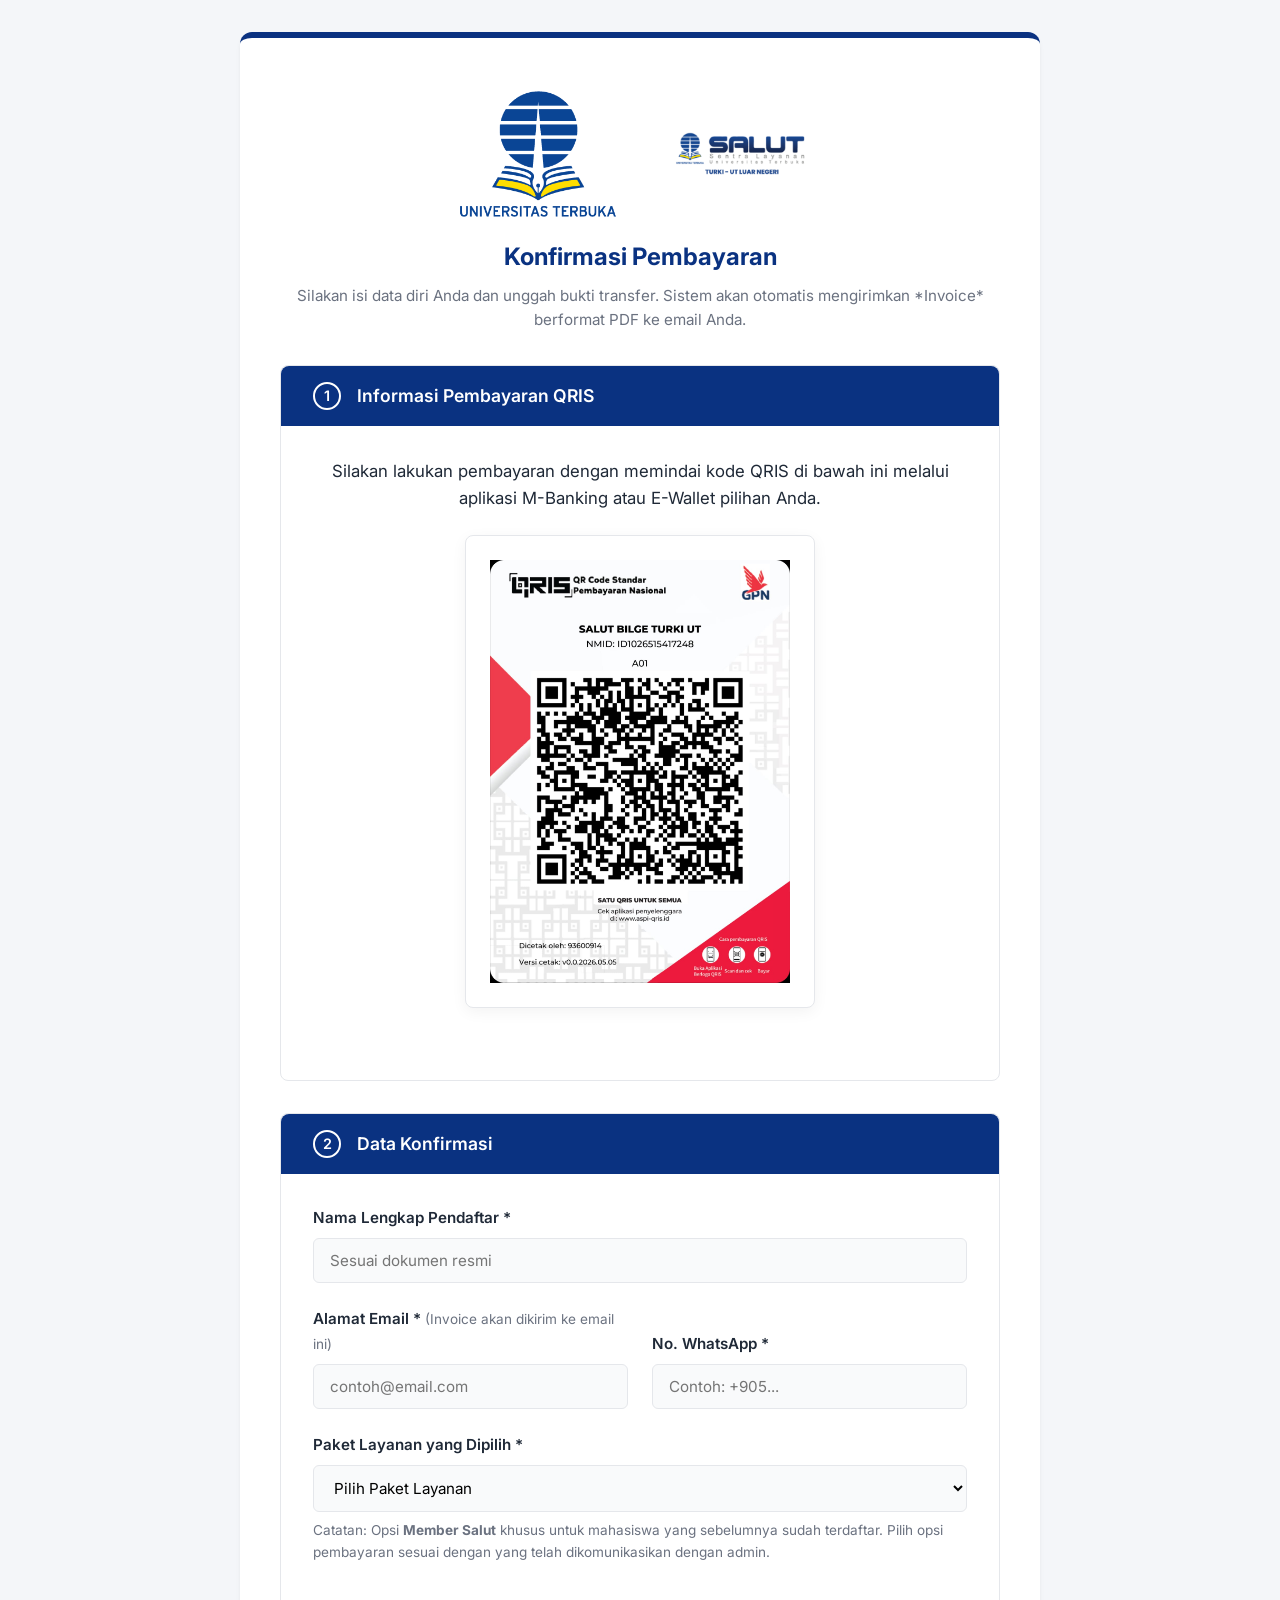
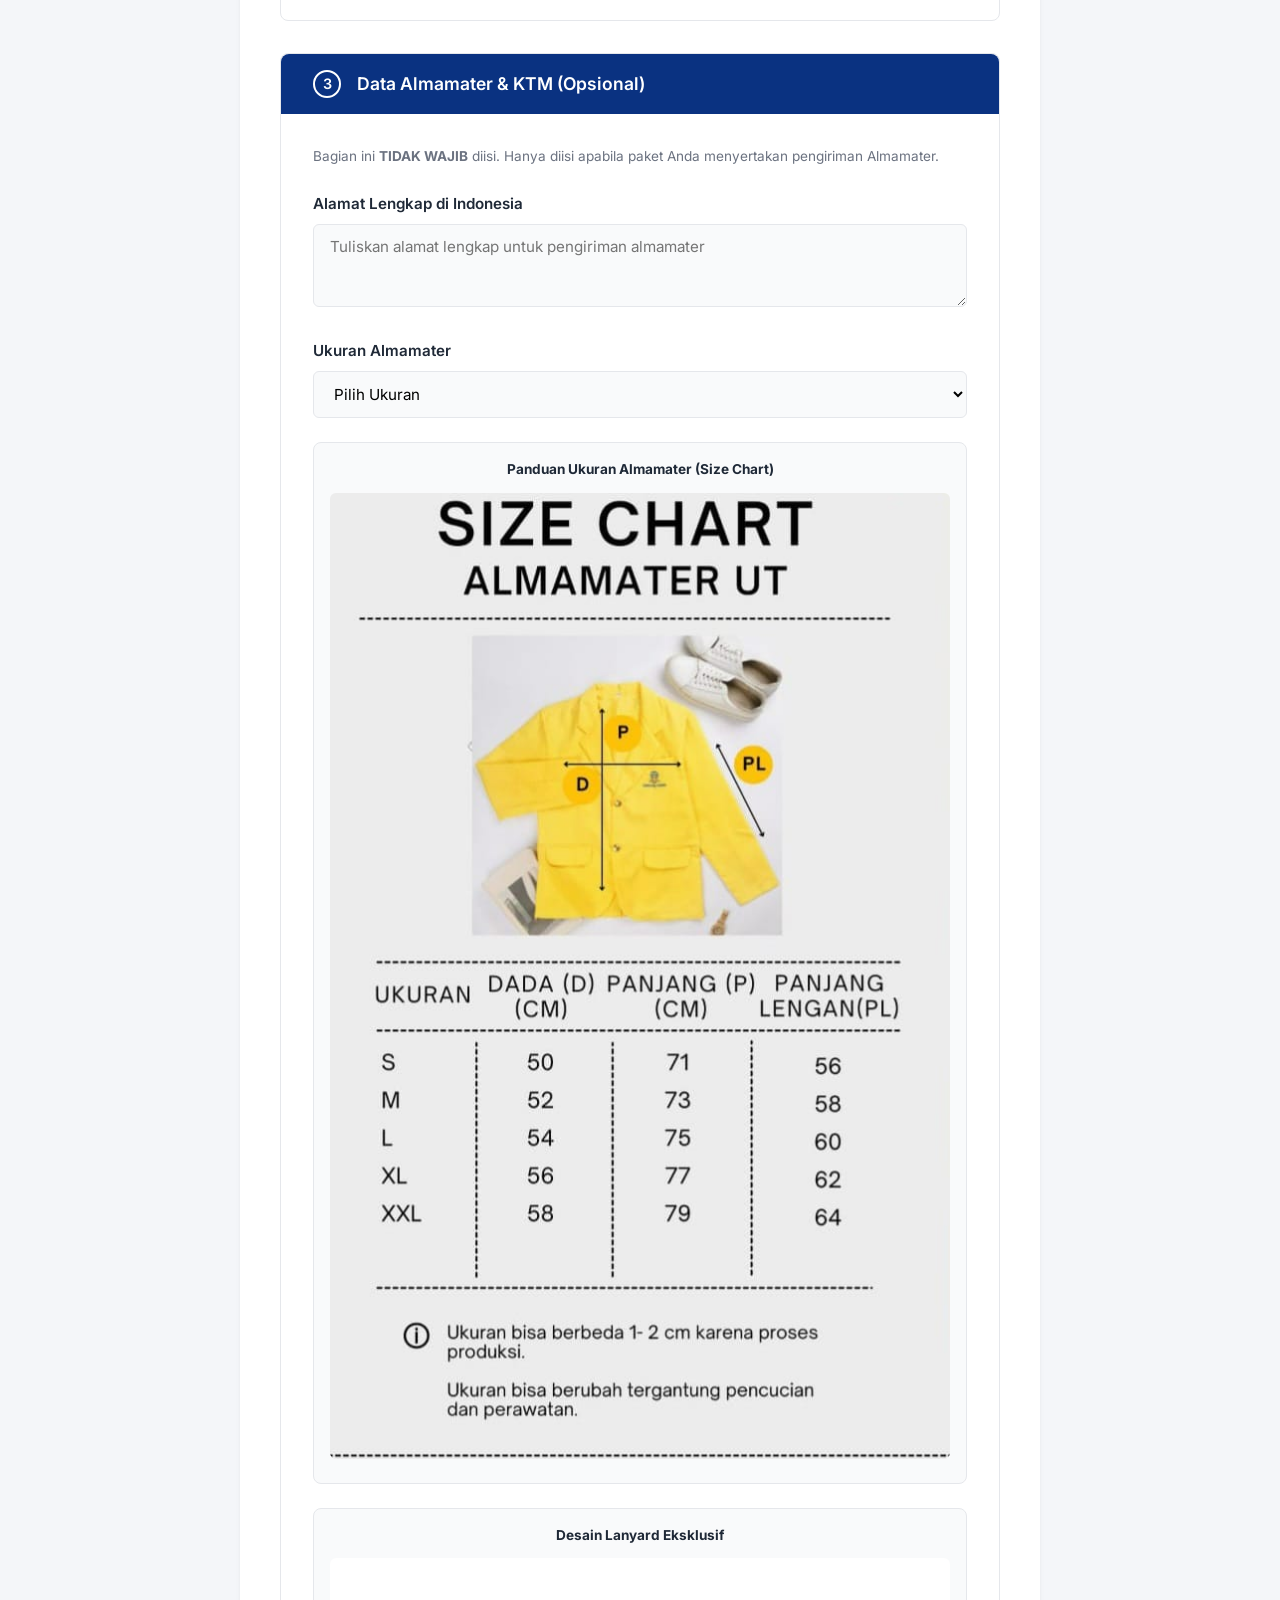
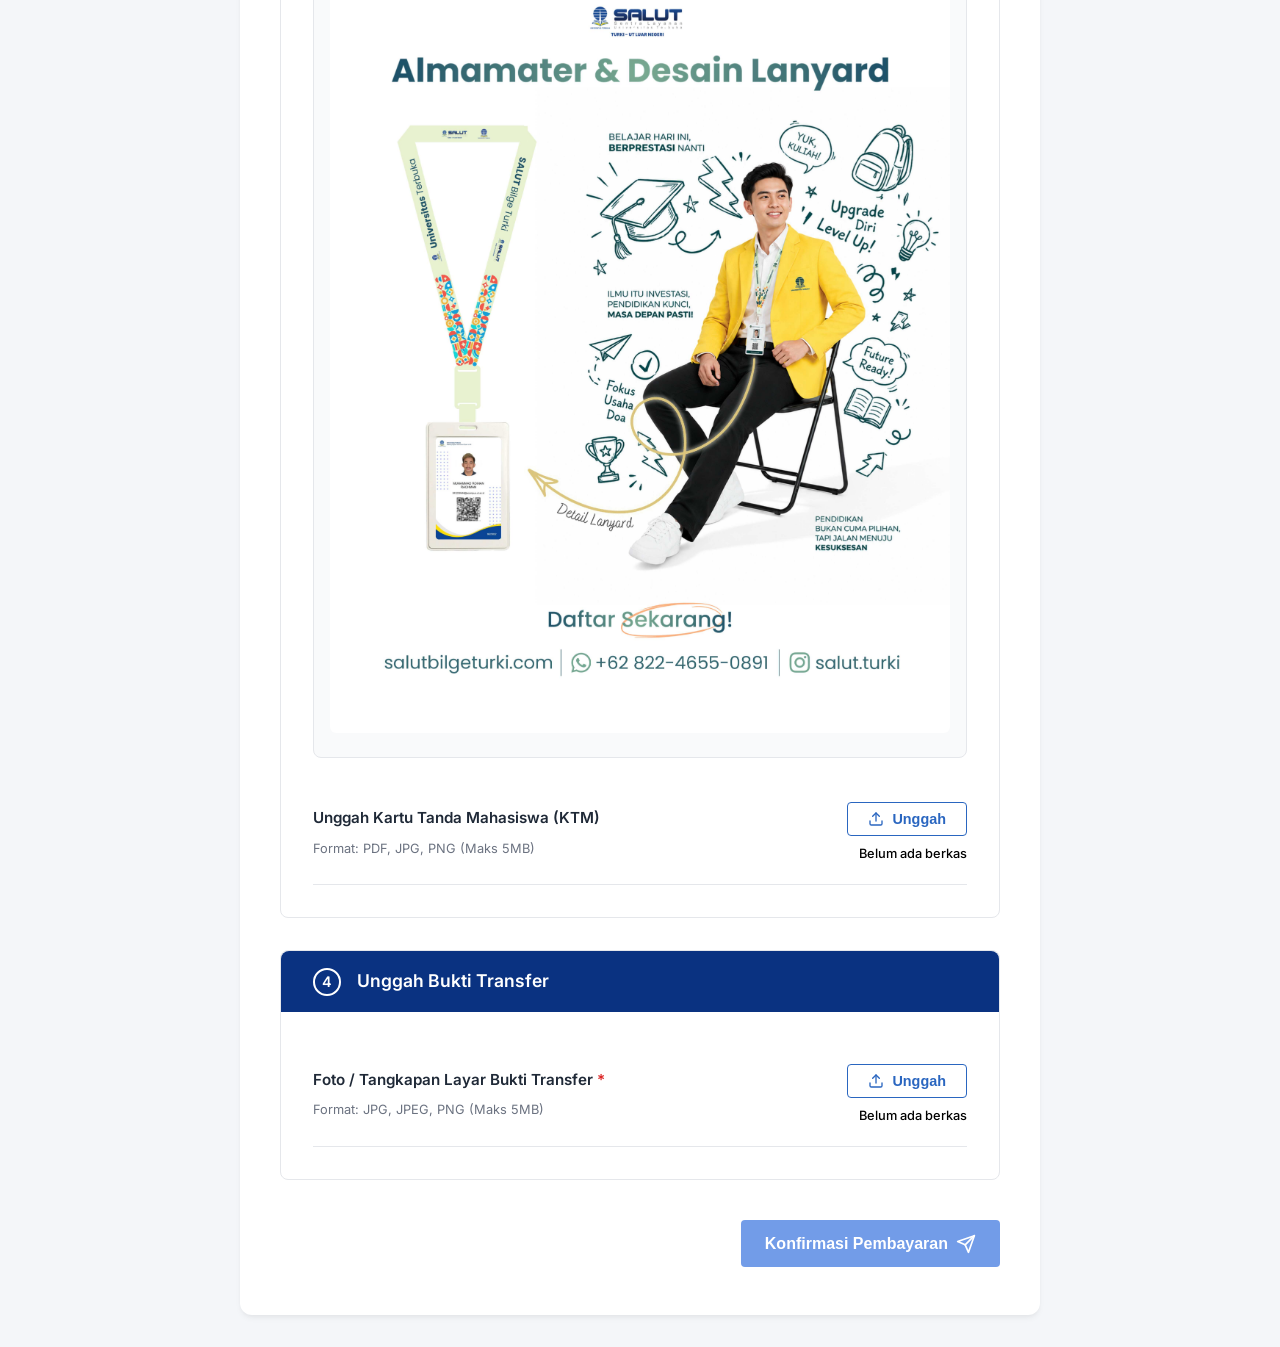
==== pembayaran/index.html @ 97313d7c "Add files via upload" ====
<!DOCTYPE html>
<html lang="id">
<head>
    <meta charset="UTF-8">
    <meta name="viewport" content="width=device-width, initial-scale=1.0">
    <title>Pembayaran & Konfirmasi - Salut Bilge Turki UT</title>
    <meta name="description" content="Formulir konfirmasi pembayaran layanan Salut Bilge Turki Universitas Terbuka.">
    <link href="https://fonts.googleapis.com/css2?family=Inter:wght@300;400;500;600;700&display=swap" rel="stylesheet">
    <link rel="stylesheet" href="styles.css">
</head>
<body>
    <div class="background-decor"></div>
    <div class="container">
        <header class="form-header" id="formHeader">
            <div class="logo-container">
                <img src="ut_logo.png" alt="Logo Universitas Terbuka" class="logo" id="headerLogoUT" onerror="this.src='https://via.placeholder.com/150x100.png?text=UT+LOGO'">
                <img src="salut_logo.png" alt="Logo Salut Turki" class="logo" id="headerLogoSalut" onerror="this.src='https://via.placeholder.com/250x100.png?text=SALUT+TURKI+LOGO'">
            </div>
            <h1 id="mainTitle">Konfirmasi Pembayaran</h1>
            <p id="mainSubtitle">Silakan isi data diri Anda dan unggah bukti transfer. Sistem akan otomatis mengirimkan *Invoice* berformat PDF ke email Anda.</p>
        </header>

        <form id="paymentForm" class="main-form">
            <!-- Informasi Pembayaran -->
            <section class="form-section payment-section">
                <div class="section-header">
                    <span class="section-number">1</span>
                    <h2>Informasi Pembayaran QRIS</h2>
                </div>
                
                <div class="payment-info">
                    <p class="payment-instructions">Silakan lakukan pembayaran dengan memindai kode QRIS di bawah ini melalui aplikasi M-Banking atau E-Wallet pilihan Anda.</p>
                    
                    <div class="qris-container">
                        <img src="qris.jpeg" alt="QRIS Pembayaran Salut Turki" class="qris-image" onerror="this.src='https://via.placeholder.com/300x400.png?text=QRIS+CODE+HERE'">
                    </div>
                </div>
            </section>

            <!-- Data Konfirmasi -->
            <section class="form-section">
                <div class="section-header">
                    <span class="section-number">2</span>
                    <h2>Data Konfirmasi</h2>
                </div>
                
                <div class="input-group">
                    <label for="namaLengkap">Nama Lengkap Pendaftar *</label>
                    <input type="text" id="namaLengkap" name="namaLengkap" placeholder="Sesuai dokumen resmi" required>
                </div>

                <div class="form-row">
                    <div class="input-group">
                        <label for="email">Alamat Email * <span class="help-text">(Invoice akan dikirim ke email ini)</span></label>
                        <input type="email" id="email" name="email" placeholder="contoh@email.com" required>
                    </div>
                    <div class="input-group">
                        <label for="noWA">No. WhatsApp *</label>
                        <input type="tel" id="noWA" name="noWA" placeholder="Contoh: +905..." required>
                    </div>
                </div>

                <div class="input-group">
                    <label for="layanan">Paket Layanan yang Dipilih *</label>
                    <select id="layanan" name="layanan" required>
                        <option value="" disabled selected>Pilih Paket Layanan</option>
                        <optgroup label="Paket Mahasiswa Baru">
                            <option value="Starter UT - IDR 329.000">Starter UT — IDR 329.000</option>
                            <option value="Starter UT ALL IN - IDR 2.729.000">Starter UT ALL IN — IDR 2.729.000</option>
                            <option value="Starter Plus - IDR 529.000 / semester">Starter Plus — IDR 529.000 / semester</option>
                            <option value="Starter Plus ALL IN - IDR 2.929.000">Starter Plus ALL IN — IDR 2.929.000</option>
                            <option value="Academic Support - IDR 729.000">Academic Support — IDR 729.000</option>
                            <option value="Academic Support ALL IN - IDR 3.129.000">Academic Support ALL IN — IDR 3.129.000</option>
                            <option value="Pasti Lulus - IDR 3.889.000 💎">Pasti Lulus — IDR 3.889.000 💎</option>
                        </optgroup>
                        <optgroup label="Khusus Mahasiswa Lama">
                            <option value="Member Salut - IDR 449.000">Member Salut — IDR 449.000</option>
                            <option value="Member Salut (Khusus) - IDR 599.000">Member Salut (Khusus) — IDR 599.000</option>
                        </optgroup>
                    </select>
                    <p class="help-text" style="margin-top: 0.5rem;">Catatan: Opsi <strong>Member Salut</strong> khusus untuk mahasiswa yang sebelumnya sudah terdaftar. Pilih opsi pembayaran sesuai dengan yang telah dikomunikasikan dengan admin.</p>
                </div>
            </section>
            
            <!-- Data Almamater -->
            <section class="form-section">
                <div class="section-header">
                    <span class="section-number">3</span>
                    <h2>Data Almamater & KTM (Opsional)</h2>
                </div>
                
                <p class="help-text" style="margin-bottom: 1.5rem;">Bagian ini <strong>TIDAK WAJIB</strong> diisi. Hanya diisi apabila paket Anda menyertakan pengiriman Almamater.</p>

                <div class="input-group">
                    <label for="alamatIndonesia">Alamat Lengkap di Indonesia</label>
                    <textarea id="alamatIndonesia" name="alamatIndonesia" rows="3" placeholder="Tuliskan alamat lengkap untuk pengiriman almamater"></textarea>
                </div>

                <div class="input-group">
                    <label for="ukuranAlmet">Ukuran Almamater</label>
                    <select id="ukuranAlmet" name="ukuranAlmet">
                        <option value="" disabled selected>Pilih Ukuran</option>
                        <option value="S">S</option>
                        <option value="M">M</option>
                        <option value="L">L</option>
                        <option value="XL">XL</option>
                        <option value="XXL">XXL</option>
                    </select>
                    
                    <div style="margin-top: 1.5rem; text-align: center; background-color: #F9FAFB; padding: 1rem; border-radius: 8px; border: 1px solid #E5E7EB;">
                        <p class="help-text" style="margin-bottom: 0.75rem; color: #1F2937;"><strong>Panduan Ukuran Almamater (Size Chart)</strong></p>
                        <img src="size_chart.jpeg" alt="Size Chart Almamater" style="max-width: 100%; height: auto; border-radius: 6px;" onerror="this.style.display='none'">
                    </div>

                    <div style="margin-top: 1.5rem; text-align: center; background-color: #F9FAFB; padding: 1rem; border-radius: 8px; border: 1px solid #E5E7EB;">
                        <p class="help-text" style="margin-bottom: 0.75rem; color: #1F2937;"><strong>Desain Lanyard Eksklusif</strong></p>
                        <img src="lanyard.jpg" alt="Desain Lanyard Salut Turki" style="max-width: 100%; height: auto; border-radius: 6px;" onerror="this.style.display='none'">
                    </div>
                </div>

                <div class="upload-item">
                    <div class="upload-item-info">
                        <label for="ktm">Unggah Kartu Tanda Mahasiswa (KTM)</label>
                        <span class="file-format">Format: PDF, JPG, PNG (Maks 5MB)</span>
                    </div>
                    <div class="upload-action">
                        <input type="file" id="ktm" name="ktm" accept="image/png, image/jpeg, image/jpg, application/pdf" class="file-input-hidden">
                        <button type="button" class="btn-upload" onclick="document.getElementById('ktm').click()">
                            <svg xmlns="http://www.w3.org/2000/svg" width="16" height="16" viewBox="0 0 24 24" fill="none" stroke="currentColor" stroke-width="2" stroke-linecap="round" stroke-linejoin="round"><path d="M21 15v4a2 2 0 0 1-2 2H5a2 2 0 0 1-2-2v-4"></path><polyline points="17 8 12 3 7 8"></polyline><line x1="12" y1="3" x2="12" y2="15"></line></svg>
                            Unggah
                        </button>
                        <span id="ktmName" class="file-chosen-text">Belum ada berkas</span>
                    </div>
                </div>
            </section>

            <!-- Bukti Transfer -->
            <section class="form-section">
                <div class="section-header">
                    <span class="section-number">4</span>
                    <h2>Unggah Bukti Transfer</h2>
                </div>

                <div class="upload-item">
                    <div class="upload-item-info">
                        <label for="buktiTransfer">Foto / Tangkapan Layar Bukti Transfer <span class="required-asterisk">*</span></label>
                        <span class="file-format">Format: JPG, JPEG, PNG (Maks 5MB)</span>
                    </div>
                    <div class="upload-action">
                        <input type="file" id="buktiTransfer" name="buktiTransfer" accept="image/png, image/jpeg, image/jpg" class="file-input-hidden">
                        <button type="button" class="btn-upload" onclick="document.getElementById('buktiTransfer').click()">
                            <svg xmlns="http://www.w3.org/2000/svg" width="16" height="16" viewBox="0 0 24 24" fill="none" stroke="currentColor" stroke-width="2" stroke-linecap="round" stroke-linejoin="round"><path d="M21 15v4a2 2 0 0 1-2 2H5a2 2 0 0 1-2-2v-4"></path><polyline points="17 8 12 3 7 8"></polyline><line x1="12" y1="3" x2="12" y2="15"></line></svg>
                            Unggah
                        </button>
                        <span id="buktiTransferName" class="file-chosen-text">Belum ada berkas</span>
                    </div>
                </div>
            </section>

            <div class="form-actions">
                <button type="submit" id="submitBtn" class="submit-btn">
                    <span>Konfirmasi Pembayaran</span>
                    <svg xmlns="http://www.w3.org/2000/svg" width="20" height="20" viewBox="0 0 24 24" fill="none" stroke="currentColor" stroke-width="2" stroke-linecap="round" stroke-linejoin="round"><line x1="22" y1="2" x2="11" y2="13"></line><polygon points="22 2 15 22 11 13 2 9 22 2"></polygon></svg>
                </button>
            </div>
            
            <div id="statusMessage" class="status-message hidden"></div>
        </form>

        <!-- Success Screen -->
        <div id="successScreen" class="success-screen hidden">
            <div class="success-icon">
                <svg xmlns="http://www.w3.org/2000/svg" width="64" height="64" viewBox="0 0 24 24" fill="none" stroke="currentColor" stroke-width="2" stroke-linecap="round" stroke-linejoin="round"><path d="M22 11.08V12a10 10 0 1 1-5.93-9.14"></path><polyline points="22 4 12 14.01 9 11.01"></polyline></svg>
            </div>
            <h2>Pembayaran Sedang Diproses</h2>
            <p class="success-primary-text">Terima kasih atas pembayaran Anda. Tim kami akan melakukan verifikasi terlebih dahulu.</p>
            
            <div class="privacy-notice">
                <svg xmlns="http://www.w3.org/2000/svg" width="24" height="24" viewBox="0 0 24 24" fill="none" stroke="currentColor" stroke-width="2" stroke-linecap="round" stroke-linejoin="round"><rect x="3" y="11" width="18" height="11" rx="2" ry="2"></rect><path d="M7 11V7a5 5 0 0 1 10 0v4"></path></svg>
                <p>Jika pembayaran telah terkonfirmasi, Invoice resmi akan dikirimkan ke email Anda atau admin kami akan menghubungi Anda via WhatsApp.</p>
            </div>

            <button type="button" class="btn-back-home" onclick="window.location.reload()">
                Selesai
            </button>
        </div>
    </div>

    <script src="script.js"></script>
</body>
</html>
---- pembayaran/styles.css ----
:root {
    /* Salut Brand Colors */
    --primary-blue: #0A3281;
    --secondary-blue: #2A66C0;
    --accent-yellow: #F7B519;
    --accent-yellow-hover: #E5A312;
    --bg-light: #F4F6F9;
    
    /* Neutral Colors */
    --text-main: #1F2937;
    --text-muted: #6B7280;
    --bg-main: #FFFFFF;
    --bg-card: #FFFFFF;
    --border-color: #E5E7EB;
    
    /* Layout */
    --radius-lg: 12px;
    --radius-md: 8px;
    --shadow-soft: 0 4px 6px -1px rgba(0, 0, 0, 0.05), 0 2px 4px -1px rgba(0, 0, 0, 0.03);
}

* {
    margin: 0;
    padding: 0;
    box-sizing: border-box;
}

body {
    font-family: 'Inter', -apple-system, BlinkMacSystemFont, sans-serif;
    background-color: var(--bg-light);
    color: var(--text-main);
    line-height: 1.6;
    min-height: 100vh;
    display: flex;
    justify-content: center;
    align-items: flex-start;
    padding: 2rem 1rem;
}

.container {
    background-color: var(--bg-card);
    max-width: 800px;
    width: 100%;
    border-radius: var(--radius-lg);
    box-shadow: var(--shadow-soft);
    padding: 3rem 2.5rem;
    border-top: 6px solid var(--primary-blue);
}

/* Header */
.form-header {
    text-align: center;
    margin-bottom: 2rem;
}

.logo-container {
    display: flex;
    justify-content: center;
    align-items: center;
    gap: 1.5rem;
    margin-bottom: 1rem;
}

.logo {
    max-width: 180px;
    height: auto;
    object-fit: contain;
}

.form-header h1 {
    font-size: 1.5rem;
    font-weight: 700;
    color: var(--primary-blue);
    margin-bottom: 0.5rem;
}

.form-header p {
    color: var(--text-muted);
    font-size: 0.95rem;
}

/* Sections */
.form-section {
    background: #FFFFFF;
    border: 1px solid var(--border-color);
    border-radius: var(--radius-md);
    padding: 2rem;
    margin-bottom: 2rem;
}

.section-header {
    display: flex;
    align-items: center;
    gap: 1rem;
    margin-bottom: 1.5rem;
    background-color: var(--primary-blue);
    margin: -2rem -2rem 2rem -2rem;
    padding: 1rem 2rem;
    border-radius: var(--radius-md) var(--radius-md) 0 0;
    color: white;
}

.section-number {
    border: 2px solid white;
    color: white;
    width: 28px;
    height: 28px;
    display: flex;
    align-items: center;
    justify-content: center;
    border-radius: 50%;
    font-weight: 600;
    font-size: 0.9rem;
}

.section-header h2 {
    font-size: 1.1rem;
    font-weight: 600;
}

/* Form Controls */
.form-row {
    display: flex;
    gap: 1.5rem;
    align-items: flex-end;
}

.form-row .input-group {
    flex: 1;
}

.input-group {
    margin-bottom: 1.5rem;
}

.input-group label {
    display: block;
    font-size: 0.95rem;
    font-weight: 600;
    margin-bottom: 0.5rem;
    color: var(--text-main);
}

.help-text {
    font-weight: 400;
    color: var(--text-muted);
    font-size: 0.85rem;
}

.help-text-link {
    font-size: 0.85rem;
    margin-bottom: 0.5rem;
    color: var(--text-muted);
}

.help-text-link a {
    color: var(--secondary-blue);
    text-decoration: none;
    font-weight: 500;
}

.help-text-link a:hover {
    text-decoration: underline;
}

input[type="text"],
input[type="email"],
input[type="tel"],
input[type="date"],
select,
textarea {
    width: 100%;
    padding: 0.75rem 1rem;
    border: 1px solid var(--border-color);
    border-radius: 6px;
    font-family: inherit;
    font-size: 0.95rem;
    background-color: #F9FAFB;
    transition: all 0.2s ease;
}

input:focus, select:focus, textarea:focus {
    outline: none;
    border-color: var(--secondary-blue);
    background-color: #FFFFFF;
    box-shadow: 0 0 0 3px rgba(42, 102, 192, 0.1);
}

.radio-group {
    display: flex;
    gap: 1.5rem;
    padding: 0.5rem 0;
}

.radio-label {
    display: flex;
    align-items: center;
    gap: 0.5rem;
    font-weight: 400;
    cursor: pointer;
}

/* Upload Section */
.upload-section-container {
    background-color: #F9FAFB;
}

.rules-box {
    display: flex;
    flex-wrap: wrap;
    gap: 1.5rem;
    background-color: #E5E7EB;
    padding: 1.5rem;
    border-radius: var(--radius-md);
    margin-bottom: 2rem;
}

.rules-column {
    flex: 1;
    min-width: 250px;
}

.rules-column h3 {
    font-size: 0.95rem;
    color: var(--text-main);
    margin-bottom: 0.75rem;
    font-weight: 600;
}

.rules-column ul {
    list-style-type: disc;
    padding-left: 1.25rem;
    font-size: 0.85rem;
    color: var(--text-muted);
    line-height: 1.5;
}

.rules-column ul li {
    margin-bottom: 0.25rem;
}

.upload-item {
    display: flex;
    justify-content: space-between;
    align-items: center;
    padding: 1.25rem 0;
    border-bottom: 1px solid var(--border-color);
}

.upload-item-info {
    flex: 1;
}

.upload-item-info label {
    display: block;
    font-weight: 600;
    font-size: 0.95rem;
    margin-bottom: 0.25rem;
}

.required-asterisk {
    color: #DC2626;
}

.file-format {
    font-size: 0.8rem;
    color: var(--text-muted);
}

.upload-action {
    display: flex;
    flex-direction: column;
    align-items: flex-end;
    gap: 0.5rem;
    min-width: 150px;
}

.file-input-hidden {
    width: 0.1px;
    height: 0.1px;
    opacity: 0;
    overflow: hidden;
    position: absolute;
    z-index: -1;
}

.btn-upload {
    background-color: white;
    border: 1px solid var(--secondary-blue);
    color: var(--secondary-blue);
    padding: 0.5rem 1.25rem;
    border-radius: 4px;
    font-weight: 600;
    font-size: 0.9rem;
    cursor: pointer;
    display: flex;
    align-items: center;
    gap: 0.5rem;
    transition: all 0.2s ease;
}

.btn-upload:hover {
    background-color: rgba(42, 102, 192, 0.05);
}

.file-chosen-text {
    font-size: 0.8rem;
    color: #000;
    font-weight: 500;
    max-width: 150px;
    white-space: nowrap;
    overflow: hidden;
    text-overflow: ellipsis;
}

.upload-legend {
    display: flex;
    align-items: center;
    gap: 0.5rem;
    background-color: #E5E7EB;
    padding: 1rem;
    border-radius: var(--radius-md);
    margin-top: 1.5rem;
    font-size: 0.85rem;
    font-weight: 600;
}

.legend-dot {
    width: 12px;
    height: 12px;
    background-color: #000;
    border-radius: 2px;
}

/* Submit Button */
.form-actions {
    margin-top: 2.5rem;
    display: flex;
    justify-content: space-between;
    align-items: center;
}

.submit-btn {
    background-color: #729CE8; /* Using a softer blue like in the photo */
    color: white;
    border: none;
    padding: 0.85rem 1.5rem;
    font-size: 1rem;
    font-weight: 600;
    border-radius: 4px;
    cursor: pointer;
    display: flex;
    align-items: center;
    gap: 0.5rem;
    transition: all 0.2s ease;
    margin-left: auto; /* Push to right */
}

.submit-btn:hover {
    background-color: var(--secondary-blue);
}

.submit-btn:disabled {
    background-color: #E5E7EB;
    color: #9CA3AF;
    cursor: not-allowed;
}

/* Status Message */
.status-message {
    margin-top: 1.5rem;
    padding: 1rem;
    border-radius: var(--radius-md);
    text-align: center;
    font-size: 0.95rem;
    font-weight: 500;
}

.status-message.hidden {
    display: none;
}

.status-message.success {
    background-color: #DEF7EC;
    color: #03543F;
    border: 1px solid #31C48D;
}

.status-message.error {
    background-color: #FDE8E8;
    color: #9B1C1C;
    border: 1px solid #F05252;
}

/* Responsive */
@media (max-width: 640px) {
    .container {
        padding: 2rem 1.25rem;
    }
    
    .logo-container {
        flex-direction: row;
        gap: 1rem;
    }
    
    .logo {
        max-width: 110px;
    }
    
    .form-header h1 {
        font-size: 1.25rem;
    }
    
    .section-header {
        margin: -1.5rem -1.5rem 1.5rem -1.5rem;
        padding: 1rem 1.5rem;
    }

    .form-section {
        padding: 1.5rem;
    }
    
    .form-row {
        flex-direction: column;
        gap: 0;
    }
    
    .upload-item {
        flex-direction: column;
        align-items: flex-start;
        gap: 1rem;
    }
    
    .upload-action {
        align-items: flex-start;
    }
    
    .qris-image {
        width: 100%;
        max-width: 250px;
    }
}

/* Success Screen */
.success-screen {
    text-align: center;
    padding: 3rem 1rem;
    animation: fadeIn 0.5s ease-in-out;
}

.success-icon {
    color: #10B981;
    margin-bottom: 1.5rem;
    display: flex;
    justify-content: center;
}

.success-screen h2 {
    color: var(--primary-blue);
    font-size: 1.75rem;
    margin-bottom: 1rem;
    font-weight: 700;
}

.success-primary-text {
    font-size: 1.1rem;
    color: var(--text-main);
    margin-bottom: 2.5rem;
}

.privacy-notice {
    background-color: #F0FDF4;
    border: 1px solid #BBF7D0;
    padding: 1.5rem;
    border-radius: var(--radius-md);
    display: flex;
    gap: 1rem;
    text-align: left;
    margin-bottom: 2.5rem;
    color: #166534;
}

.privacy-notice svg {
    flex-shrink: 0;
    margin-top: 0.25rem;
}

.privacy-notice p {
    font-size: 0.95rem;
    line-height: 1.6;
}

.btn-back-home {
    background-color: var(--primary-blue);
    color: white;
    border: none;
    padding: 0.85rem 2.5rem;
    font-size: 1rem;
    font-weight: 600;
    border-radius: 4px;
    cursor: pointer;
    transition: all 0.2s ease;
}

.btn-back-home:hover {
    background-color: var(--secondary-blue);
}

.hidden {
    display: none !important;
}

@keyframes fadeIn {
    from { opacity: 0; transform: translateY(10px); }
    to { opacity: 1; transform: translateY(0); }
}

/* QRIS Styling */
.payment-info {
    text-align: center;
    margin-bottom: 2rem;
}

.payment-instructions {
    font-size: 1.05rem;
    color: var(--text-main);
    margin-bottom: 1.5rem;
    line-height: 1.6;
}

.qris-container {
    background: #fff;
    padding: 1.5rem;
    border-radius: var(--radius-md);
    box-shadow: 0 4px 15px rgba(0,0,0,0.05);
    display: inline-block;
    border: 1px solid var(--border-color);
}

.qris-image {
    max-width: 100%;
    height: auto;
    width: 300px;
    display: block;
    margin: 0 auto;
}
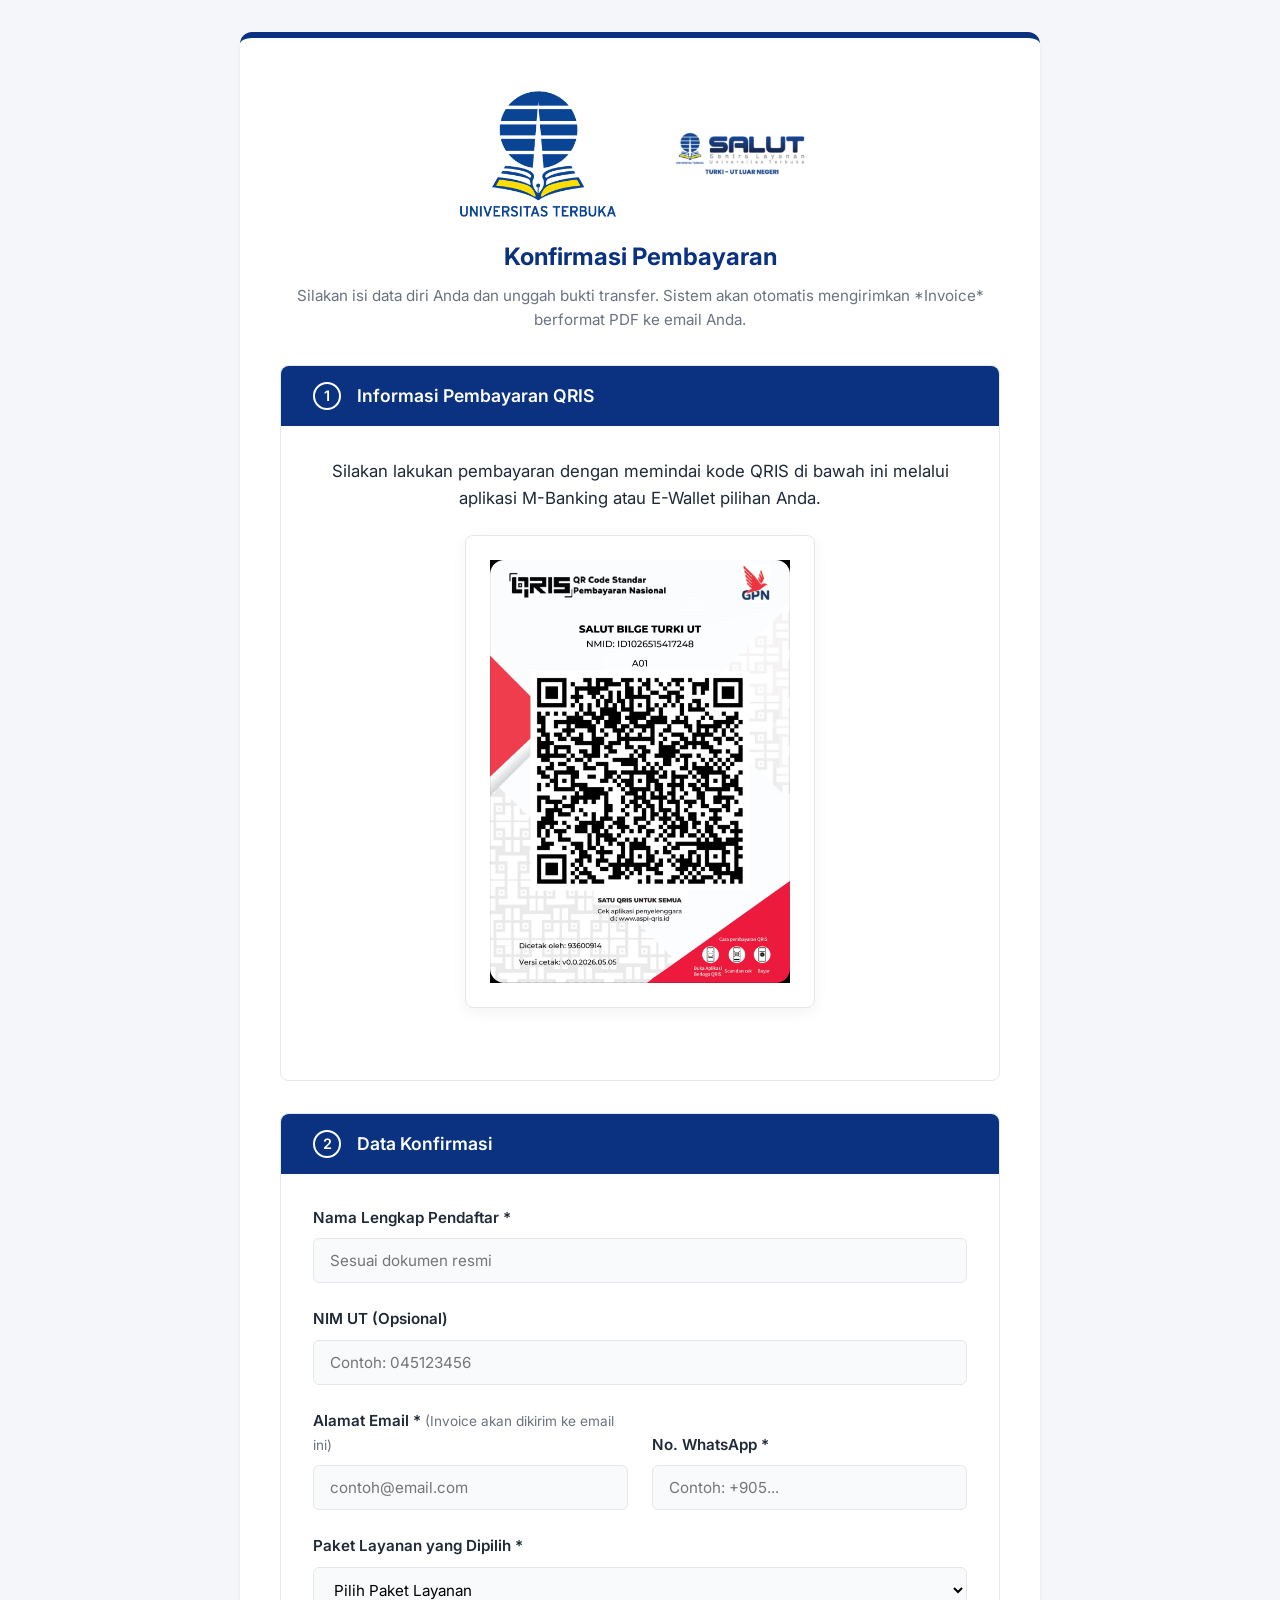
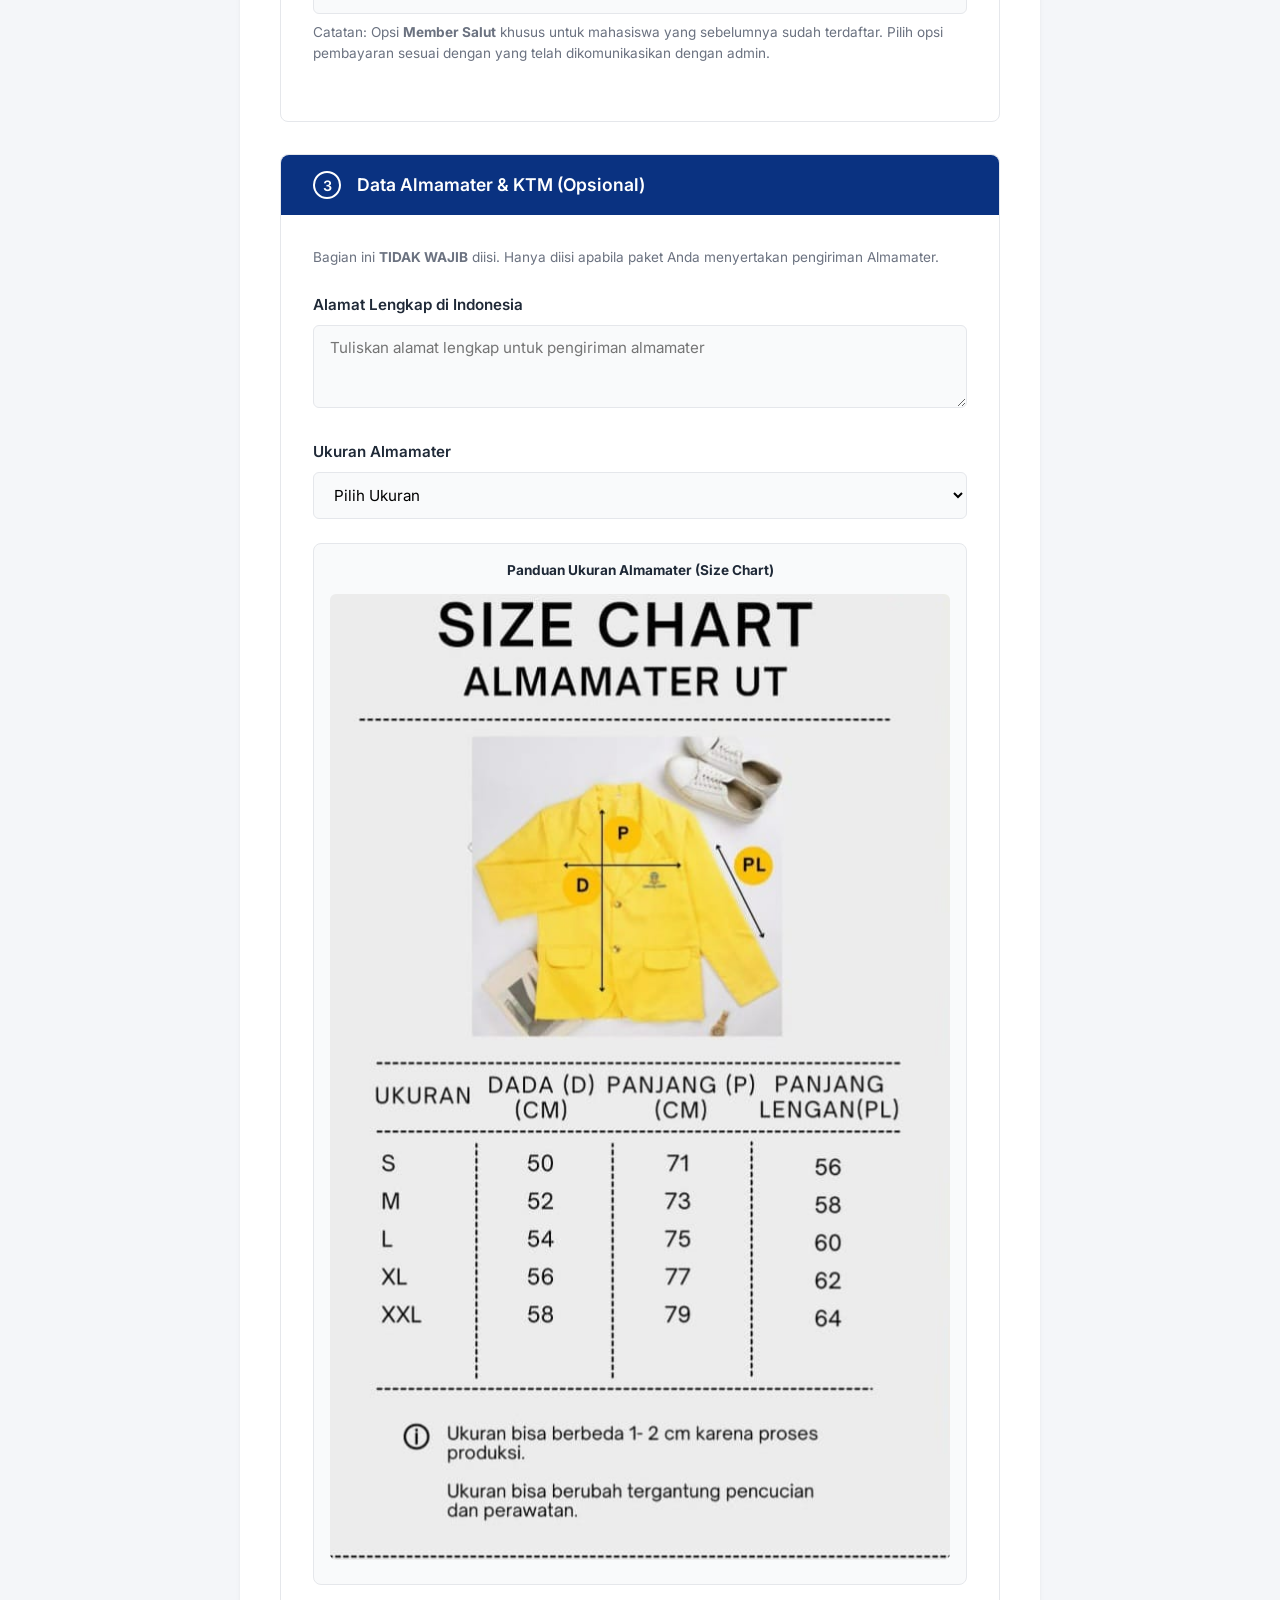
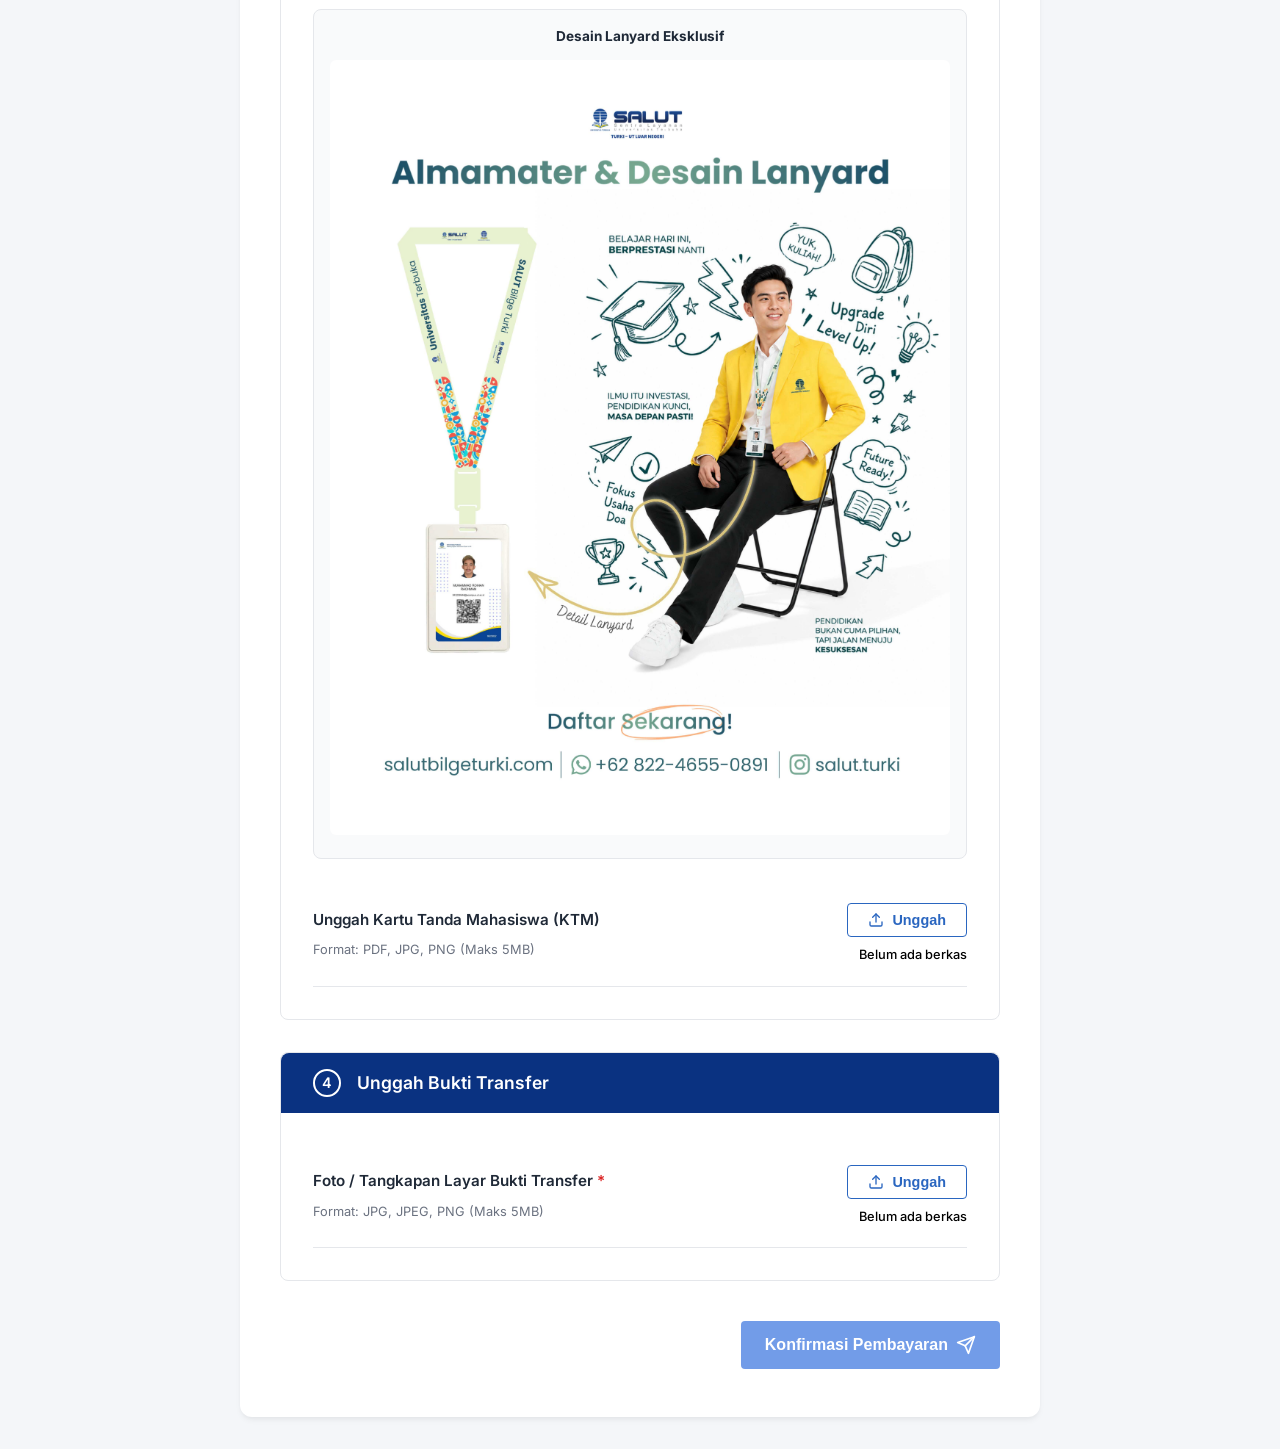
==== commit d1460d3a: "Add files via upload" ====
--- a/pembayaran/index.html
+++ b/pembayaran/index.html
@@ -47,6 +47,11 @@
                 <div class="input-group">
                     <label for="namaLengkap">Nama Lengkap Pendaftar *</label>
                     <input type="text" id="namaLengkap" name="namaLengkap" placeholder="Sesuai dokumen resmi" required>
+                </div>
+
+                <div class="input-group">
+                    <label for="nimUT">NIM UT (Opsional)</label>
+                    <input type="text" id="nimUT" name="nimUT" placeholder="Contoh: 045123456">
                 </div>
 
                 <div class="form-row">
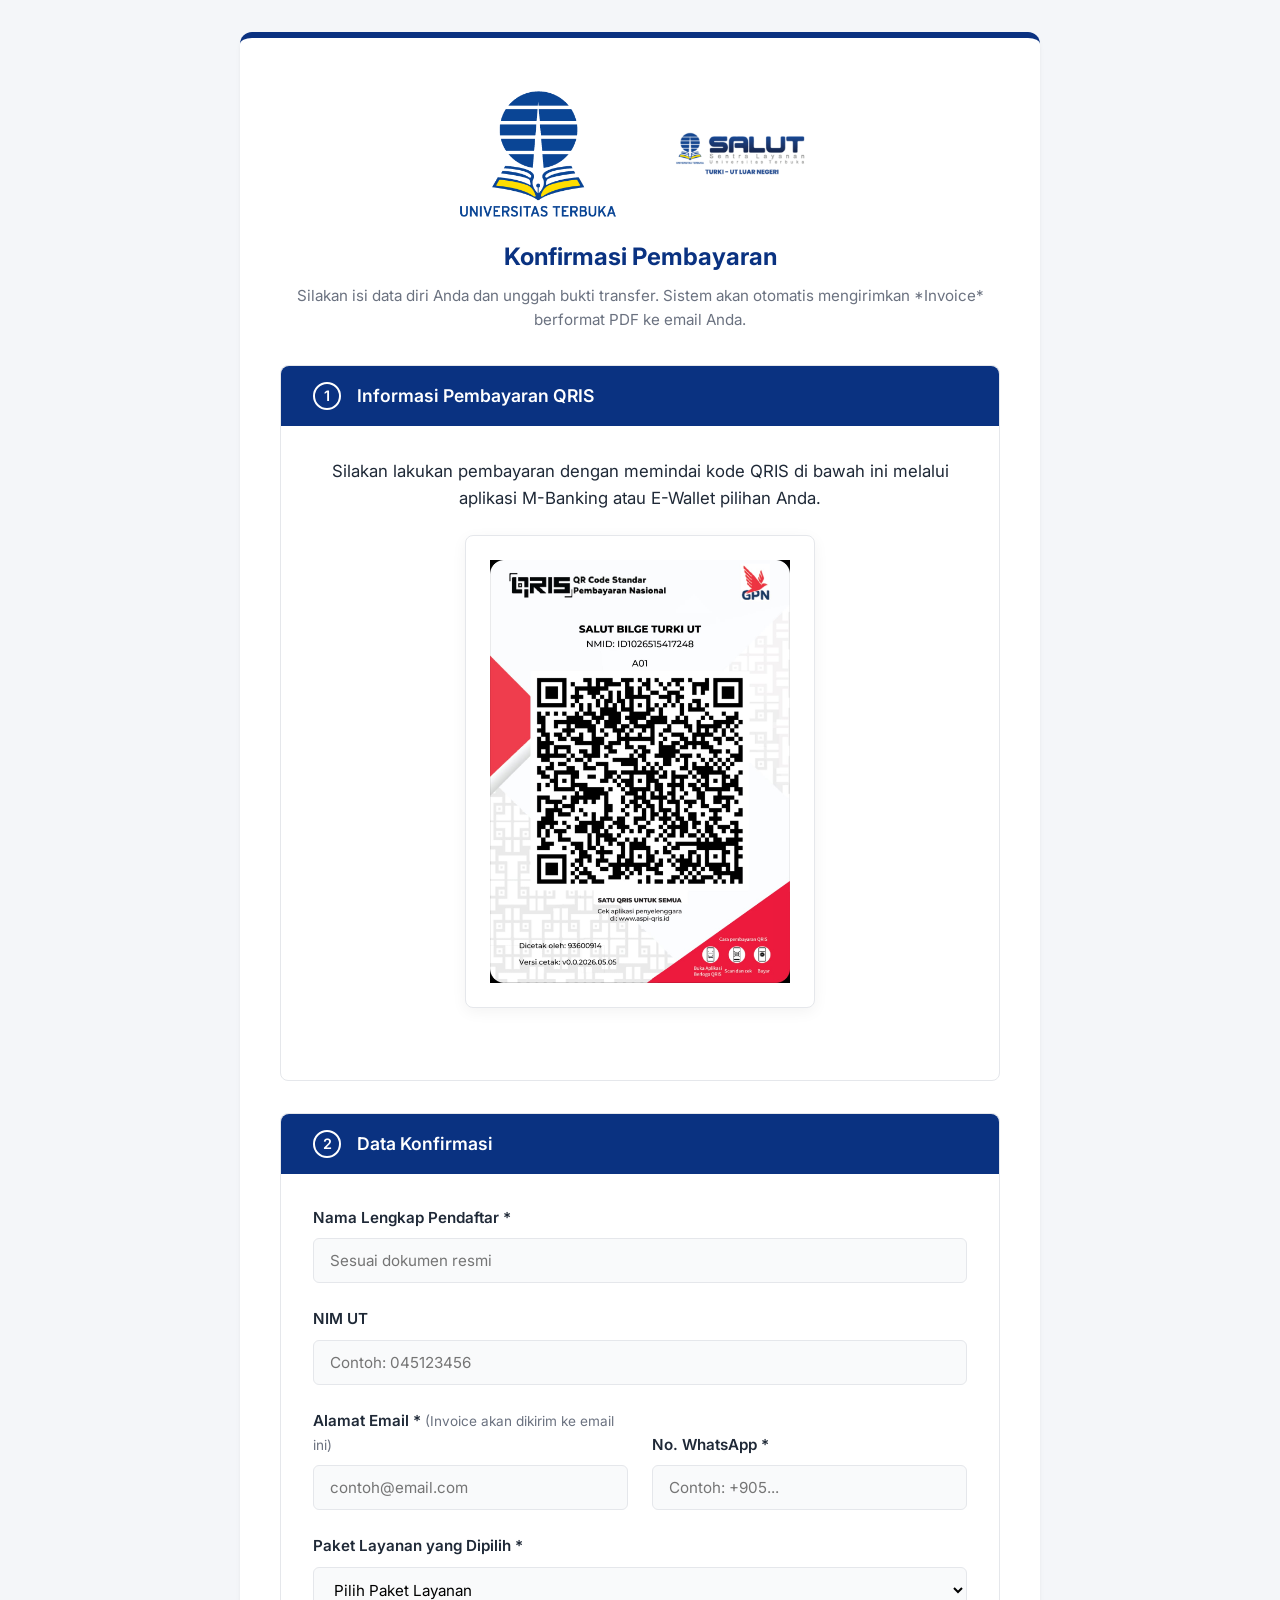
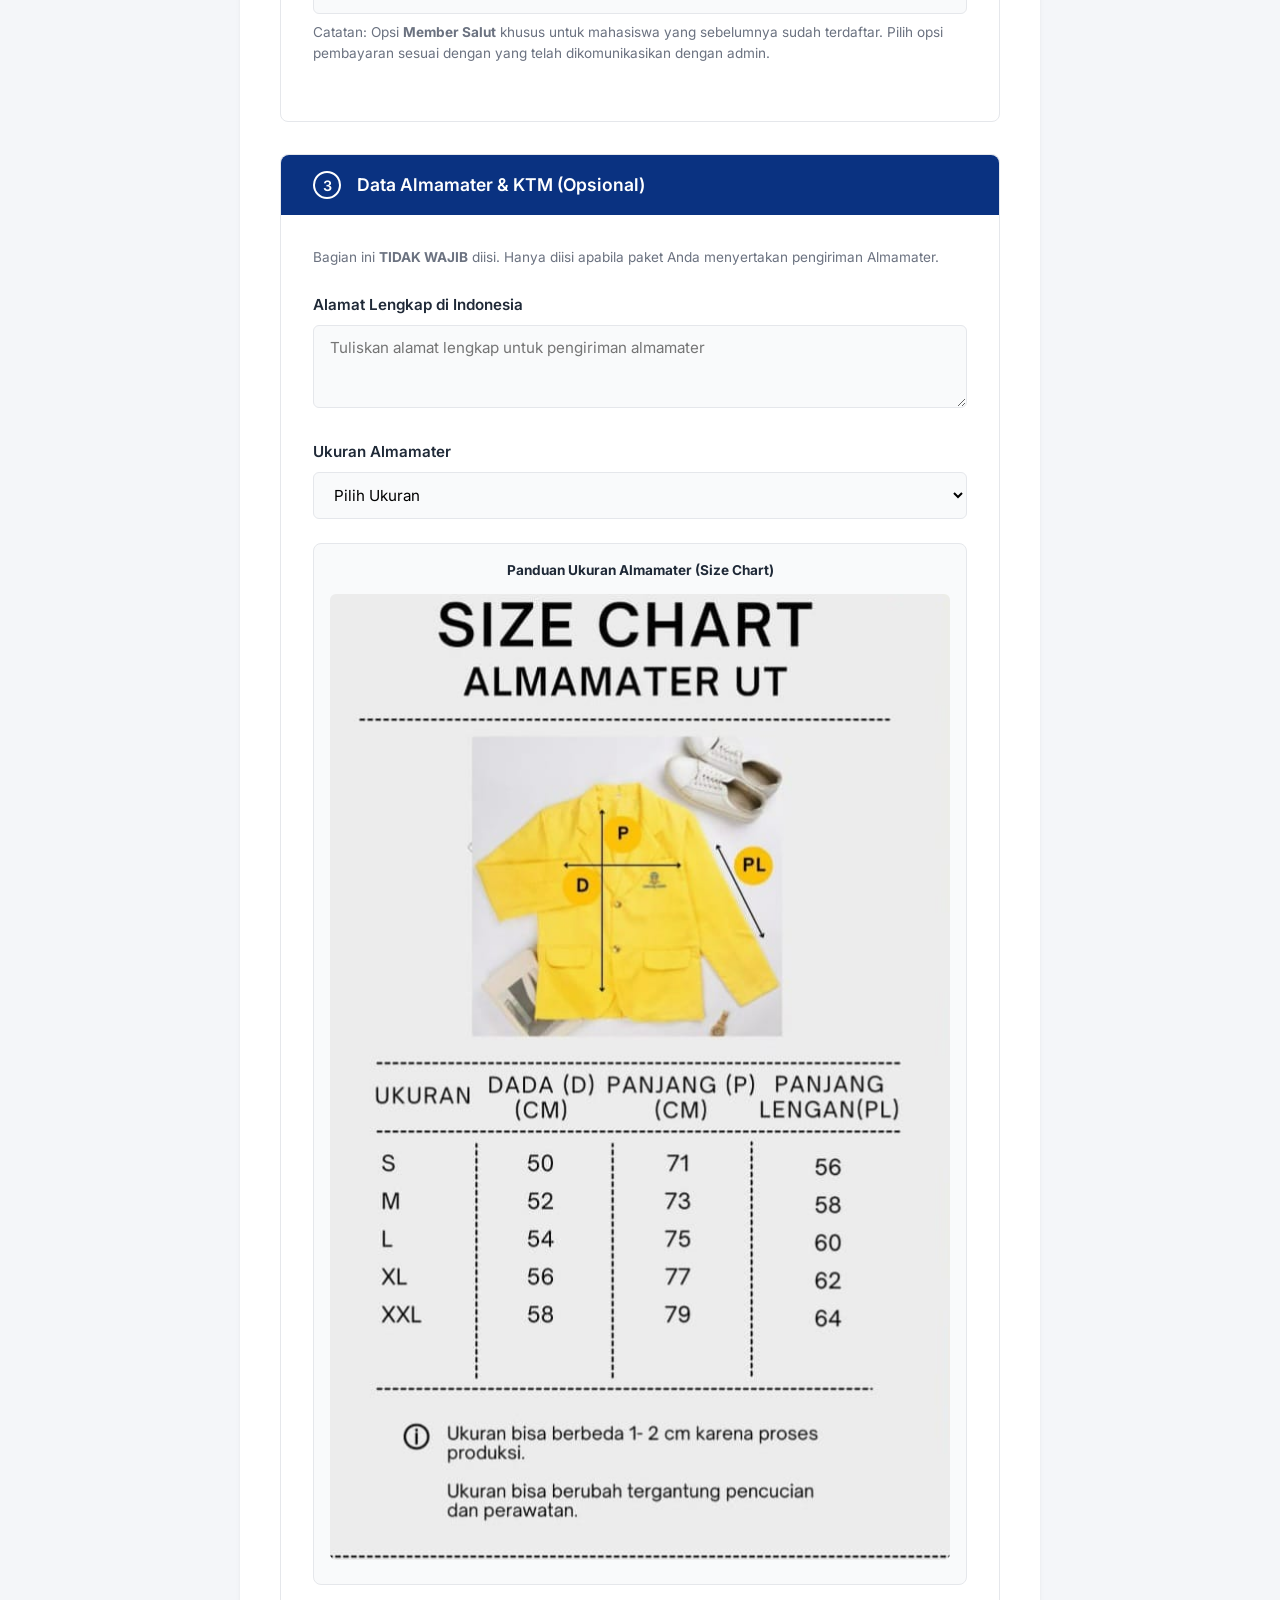
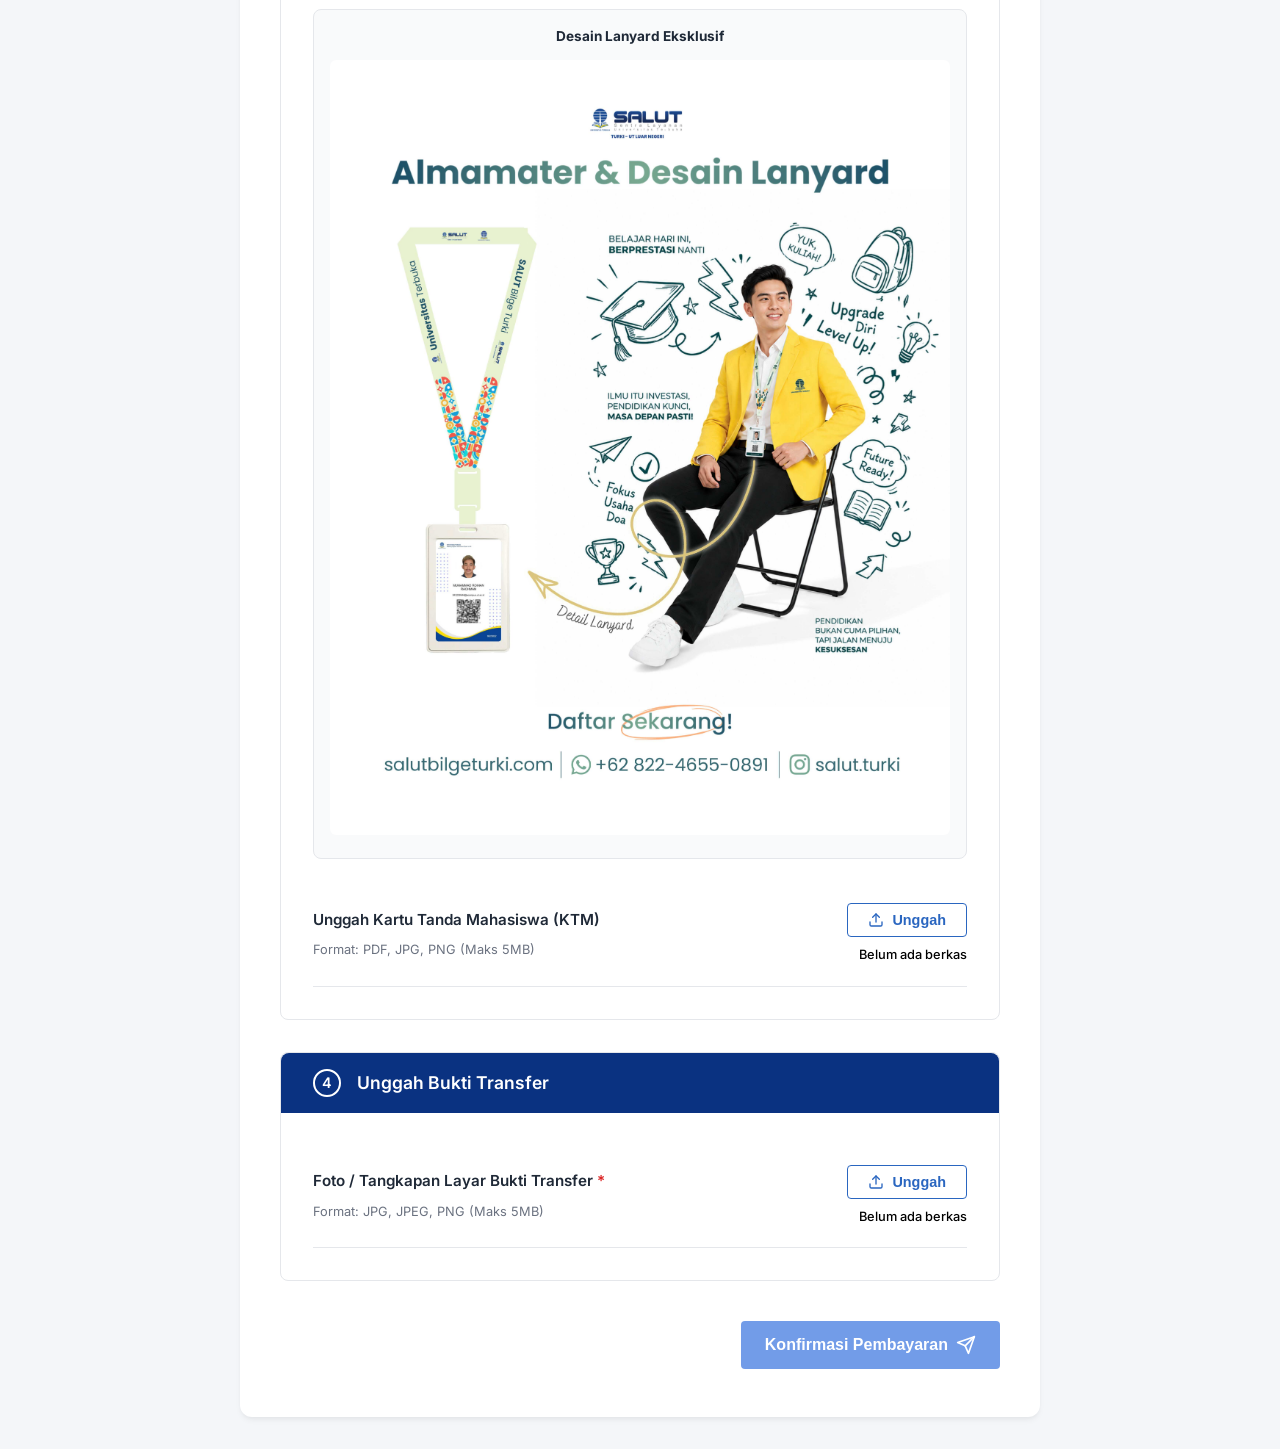
==== commit b4b00125: "Add files via upload" ====
--- a/pembayaran/index.html
+++ b/pembayaran/index.html
@@ -50,7 +50,7 @@
                 </div>
 
                 <div class="input-group">
-                    <label for="nimUT">NIM UT (Opsional)</label>
+                    <label for="nimUT">NIM UT</label>
                     <input type="text" id="nimUT" name="nimUT" placeholder="Contoh: 045123456">
                 </div>
 
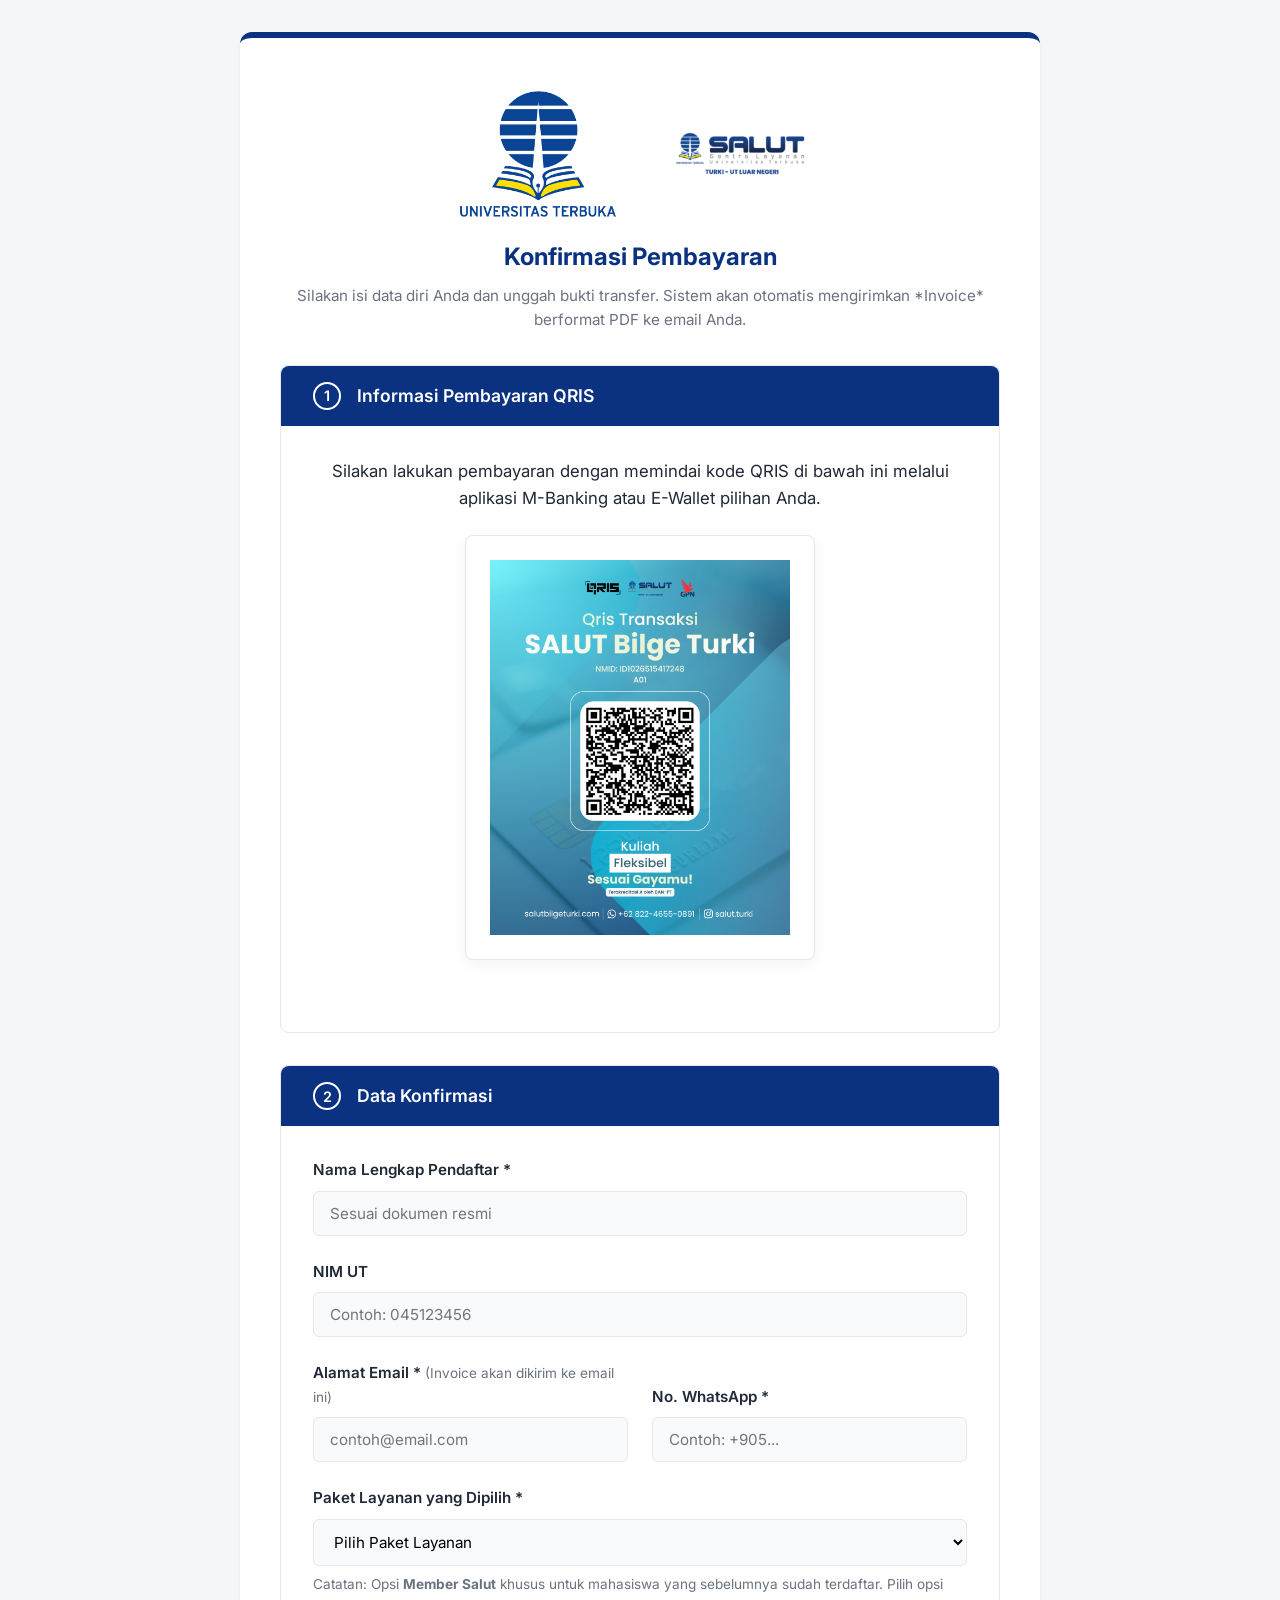
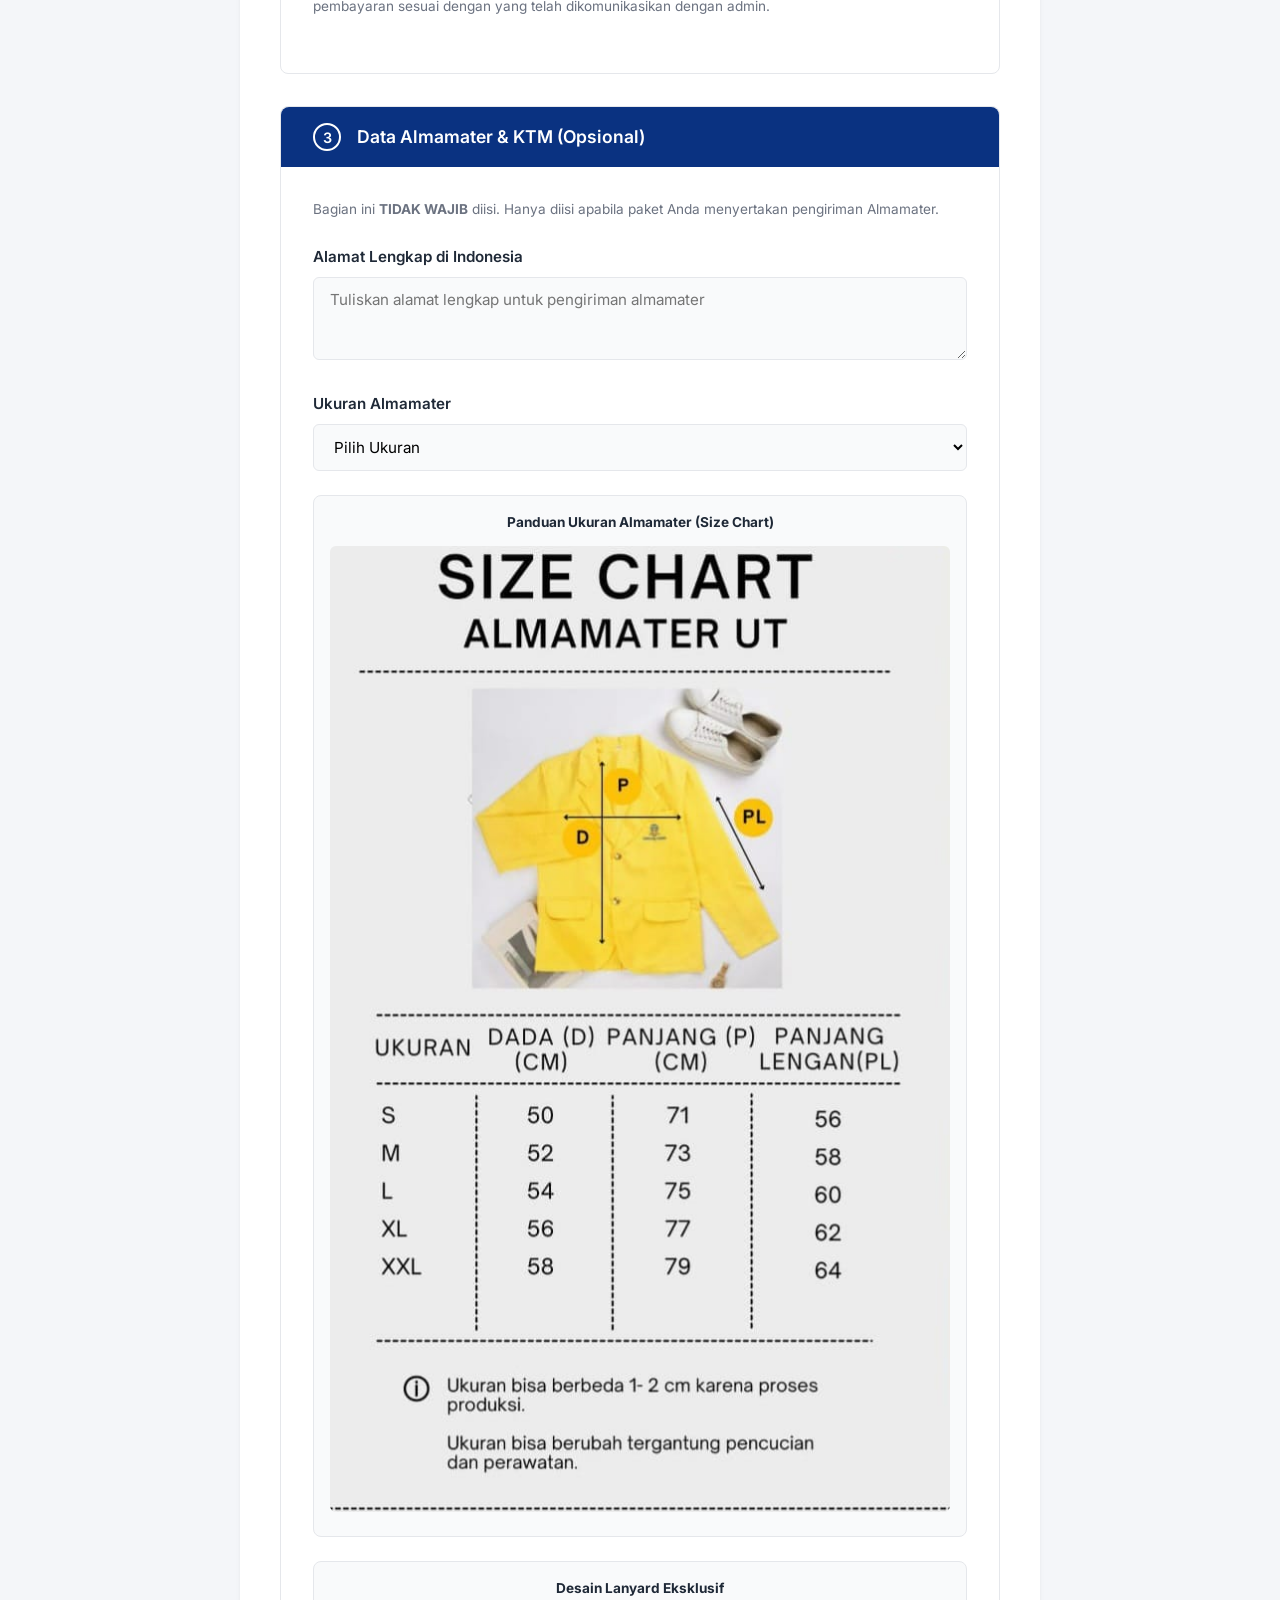
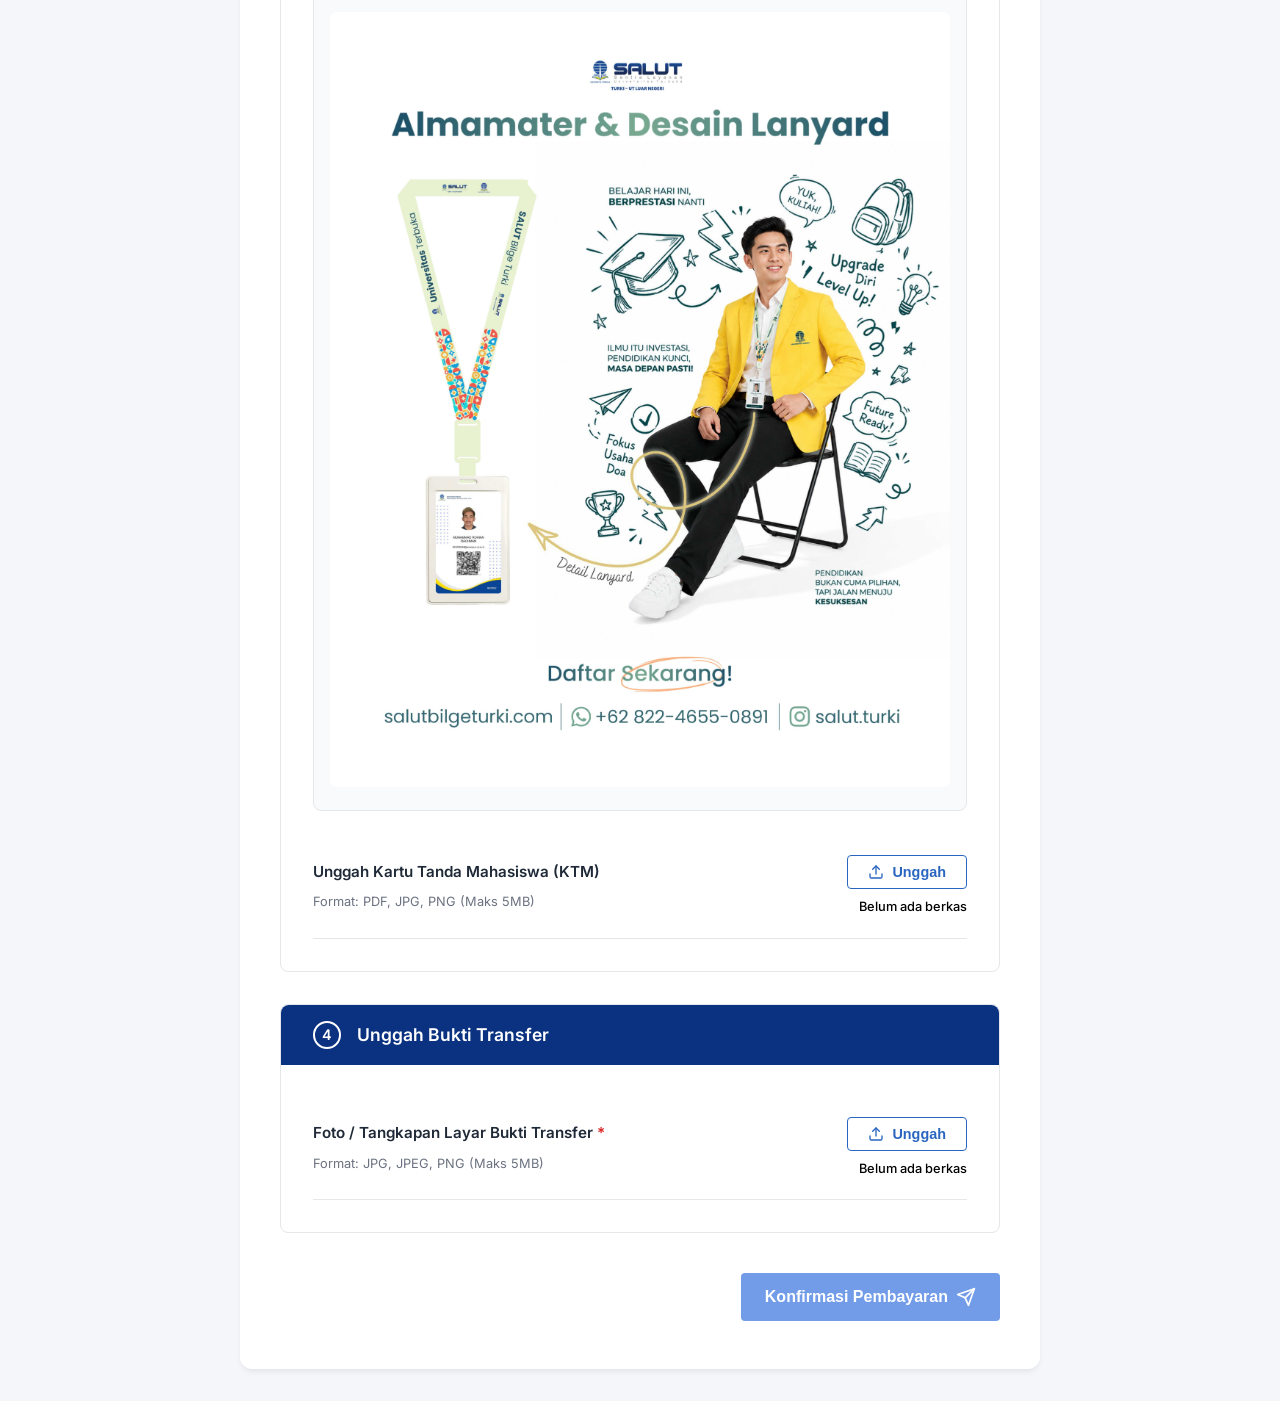
==== commit d424d1bb: "Add files via upload" ====
--- a/pembayaran/index.html
+++ b/pembayaran/index.html
@@ -32,7 +32,7 @@
                     <p class="payment-instructions">Silakan lakukan pembayaran dengan memindai kode QRIS di bawah ini melalui aplikasi M-Banking atau E-Wallet pilihan Anda.</p>
                     
                     <div class="qris-container">
-                        <img src="qris.jpeg" alt="QRIS Pembayaran Salut Turki" class="qris-image" onerror="this.src='https://via.placeholder.com/300x400.png?text=QRIS+CODE+HERE'">
+                        <img src="qris.png" alt="QRIS Pembayaran Salut Turki" class="qris-image" onerror="this.src='https://via.placeholder.com/300x400.png?text=QRIS+CODE+HERE'">
                     </div>
                 </div>
             </section>
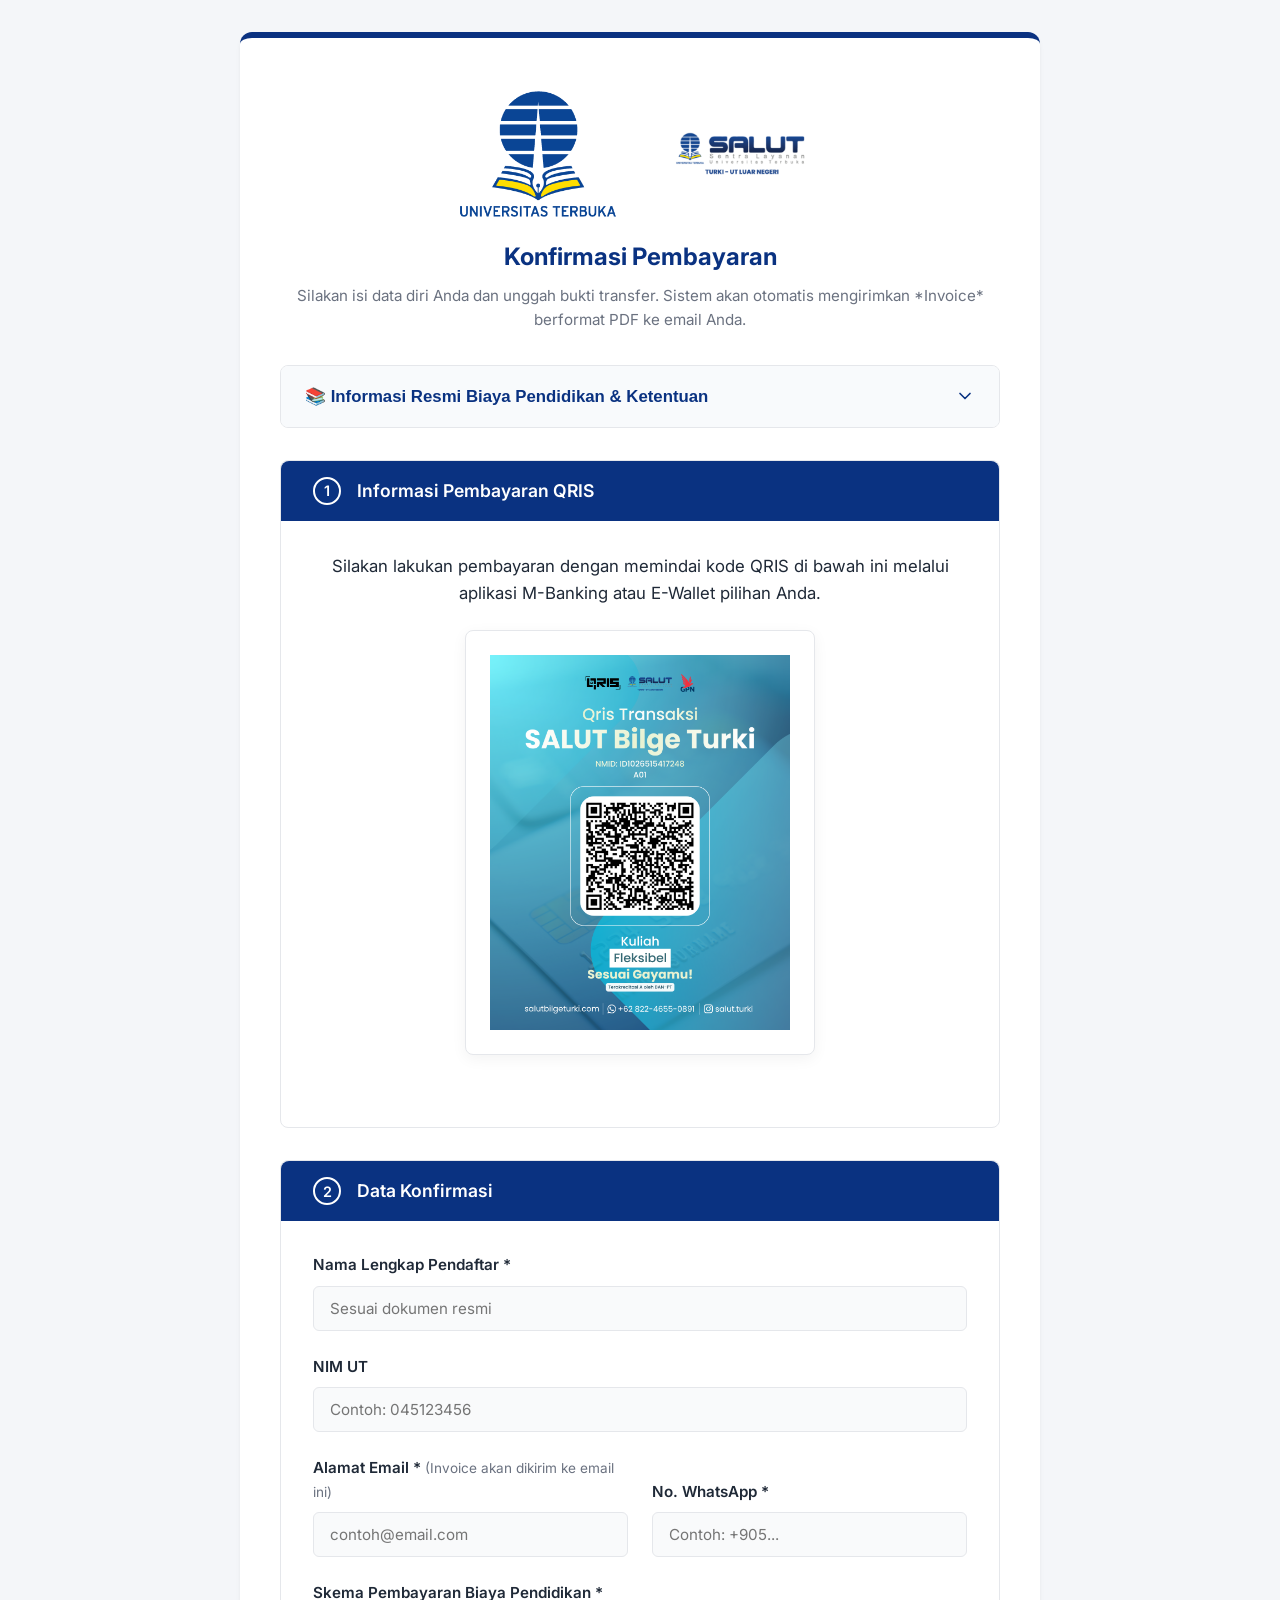
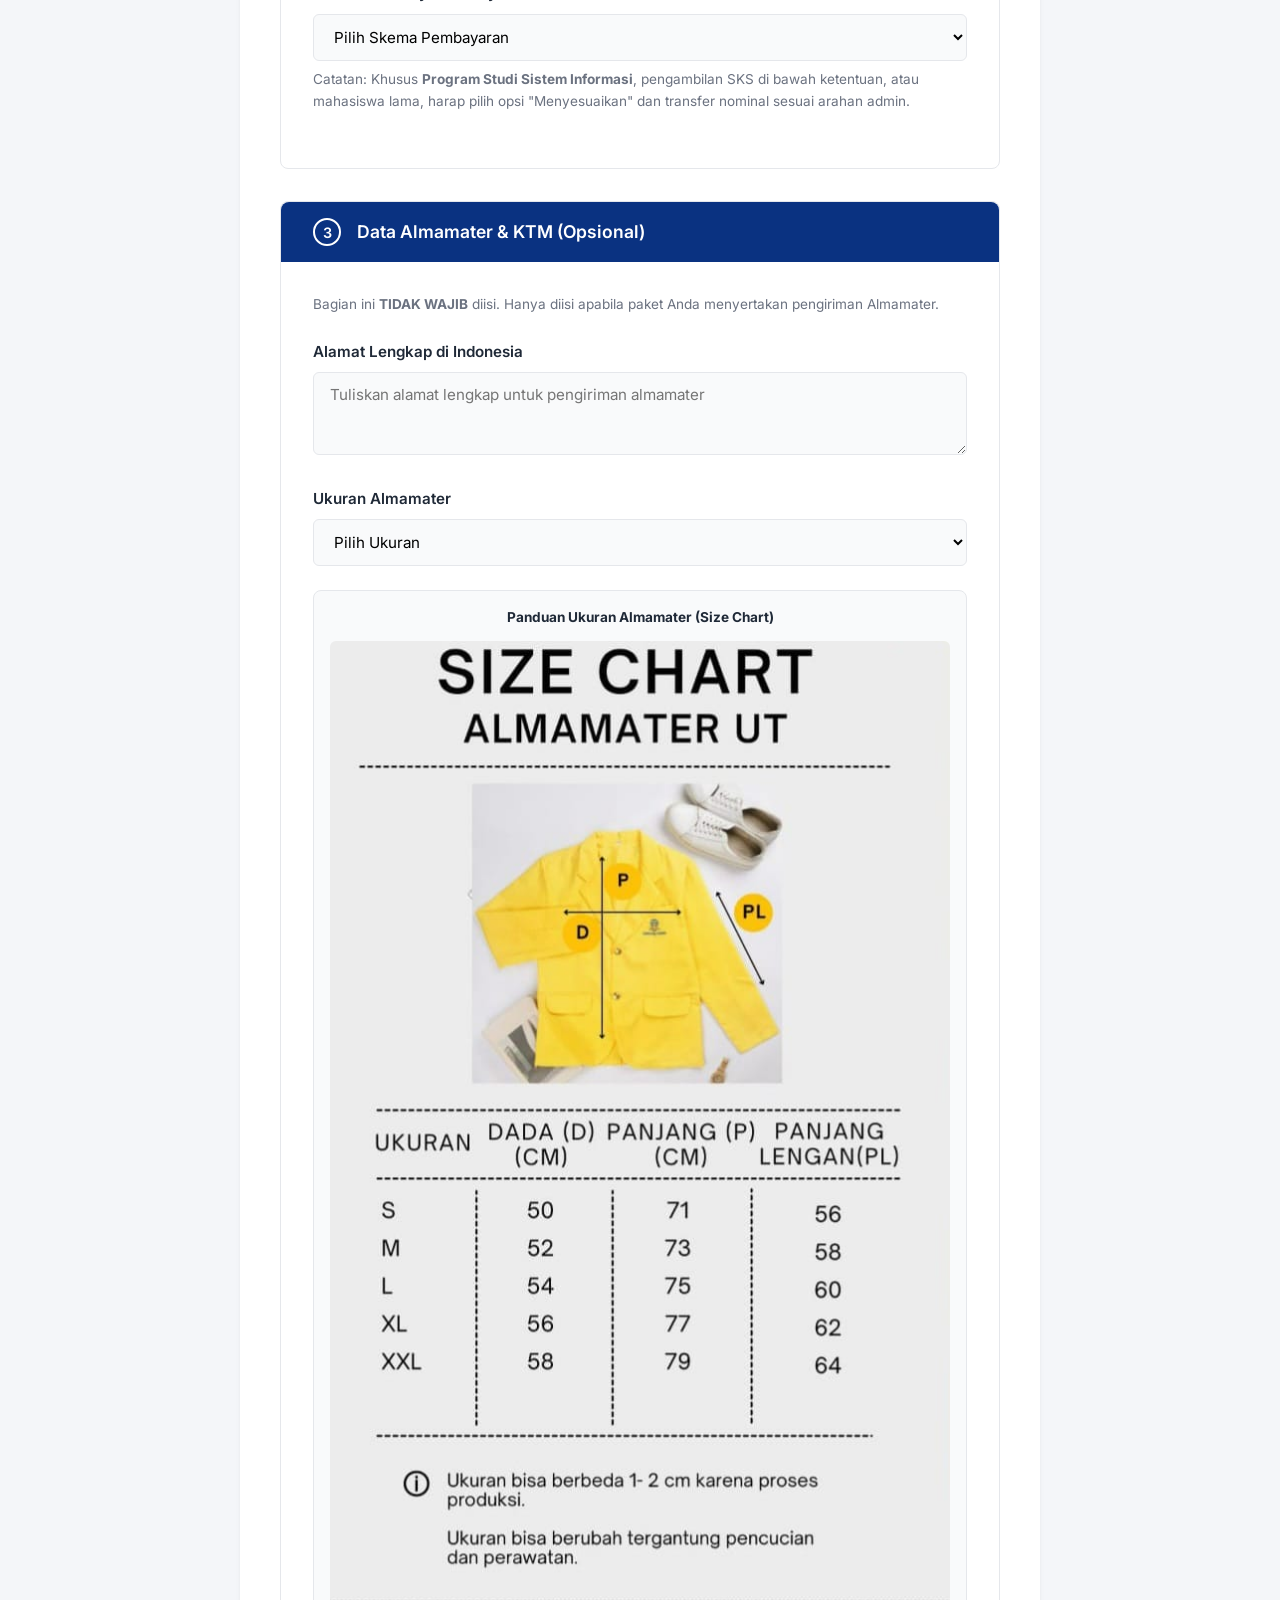
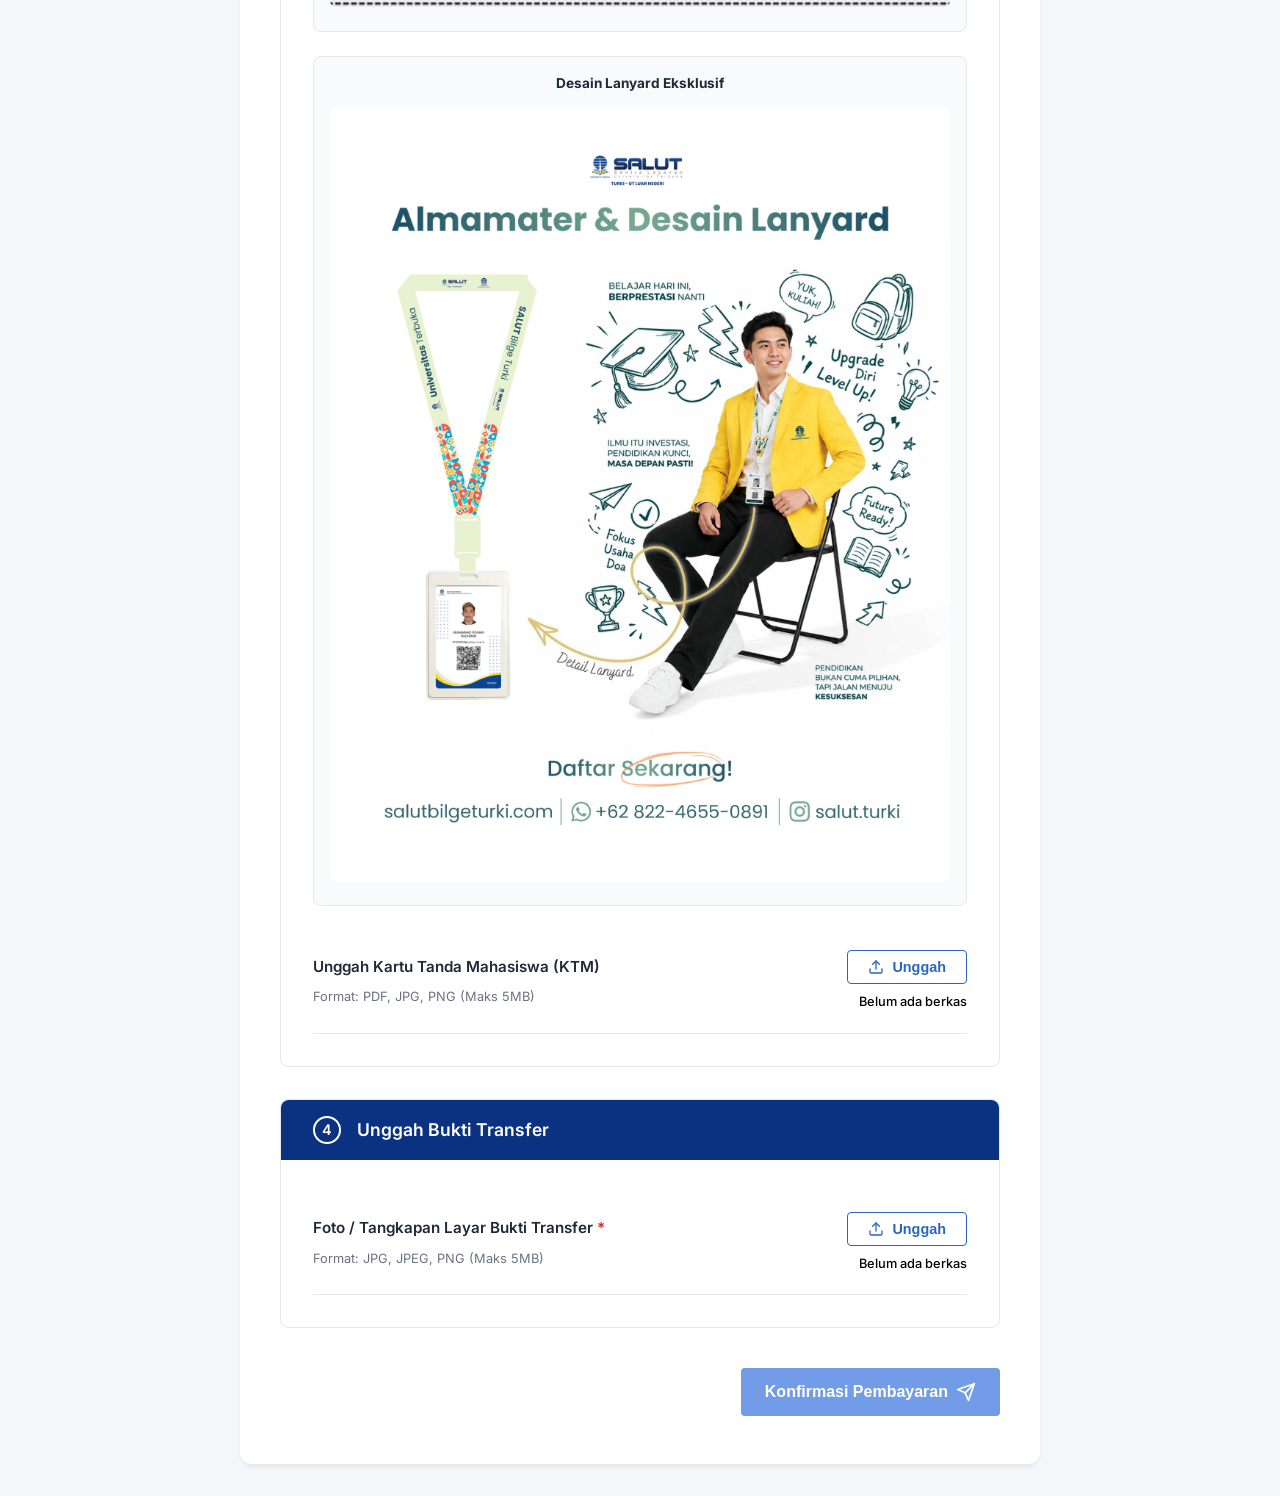
==== commit 61cfb2e1: "Add files via upload" ====
--- a/pembayaran/index.html
+++ b/pembayaran/index.html
@@ -20,6 +20,46 @@
             <p id="mainSubtitle">Silakan isi data diri Anda dan unggah bukti transfer. Sistem akan otomatis mengirimkan *Invoice* berformat PDF ke email Anda.</p>
         </header>
 
+        <!-- Informasi Akademik (Accordion) -->
+        <div class="info-accordion">
+            <button class="accordion-btn" type="button" id="infoAccordionBtn">
+                <span>📚 Informasi Resmi Biaya Pendidikan & Ketentuan</span>
+                <svg class="chevron" xmlns="http://www.w3.org/2000/svg" width="20" height="20" viewBox="0 0 24 24" fill="none" stroke="currentColor" stroke-width="2" stroke-linecap="round" stroke-linejoin="round"><polyline points="6 9 12 15 18 9"></polyline></svg>
+            </button>
+            <div class="accordion-content" id="infoAccordionContent">
+                <div class="accordion-inner">
+                    <h3>Skema I: Pembayaran Biaya Sentra Layanan Universitas Terbuka per Semester</h3>
+                    <p><strong>Semester 1: Rp3.429.000</strong><br>
+                    Sudah termasuk: Biaya pendaftaran dan materai, Biaya Sentra Layanan Universitas Terbuka, Biaya pendidikan (20 SKS), dan Perlengkapan Mahasiswa (Student Kit).</p>
+                    <p><strong>Semester 2: Rp2.729.000</strong><br>
+                    Sudah termasuk: Biaya Sentra Layanan Universitas Terbuka, Biaya pendidikan (20 SKS).</p>
+                    <p><strong>Mulai Semester 3: Rp3.329.000 per semester</strong><br>
+                    Sudah termasuk: Biaya Sentra Layanan Universitas Terbuka, Biaya pendidikan (24 SKS).</p>
+                    
+                    <hr>
+
+                    <h3>Skema II: Pembayaran Biaya Sentra Layanan Sekali hingga Lulus</h3>
+                    <p>Mahasiswa dapat melunasi Biaya Sentra Layanan Universitas Terbuka satu kali pada awal masa studi, sehingga pada semester berikutnya hanya membayar biaya pendidikan saja.</p>
+                    <p><strong>Biaya Sentra Layanan hingga lulus: Rp3.889.000</strong> (dibayarkan satu kali di awal).</p>
+                    <p><strong>Biaya Pendidikan (Dibayar setiap semester):</strong><br>
+                    - Semester 1 (20 SKS): Rp2.410.000<br>
+                    - Semester 2 (20 SKS): Rp2.410.000<br>
+                    - Mulai Semester 3 (24 SKS): Rp2.890.000 per semester</p>
+                    <p class="help-text" style="font-size: 0.85rem; margin-top: -0.5rem; color: #4B5563;"><em>* Nominal Biaya Pendidikan Skema II telah termasuk biaya administrasi transaksi pembayaran melalui QRIS.</em></p>
+
+                    <hr>
+
+                    <h3>Ketentuan Tambahan & Perlengkapan Mahasiswa</h3>
+                    <ul>
+                        <li><strong>Khusus Prodi Sistem Informasi:</strong> Biaya pendidikan mengikuti tarif Rp250.000 per SKS.</li>
+                        <li>Perlengkapan Mahasiswa (Student Kit: Almamater, KTM, Lanyard) dikirimkan <strong>satu kali</strong> ke alamat di Indonesia. Ongkos kirim menjadi tanggung jawab mahasiswa.</li>
+                        <li>Biaya pendidikan belum termasuk mata kuliah ulang/remedial (jika diperlukan).</li>
+                        <li>Informasi biaya dapat mengalami penyesuaian apabila terdapat kebijakan baru dari Universitas Terbuka.</li>
+                    </ul>
+                </div>
+            </div>
+        </div>
+
         <form id="paymentForm" class="main-form">
             <!-- Informasi Pembayaran -->
             <section class="form-section payment-section">
@@ -66,24 +106,24 @@
                 </div>
 
                 <div class="input-group">
-                    <label for="layanan">Paket Layanan yang Dipilih *</label>
+                    <label for="layanan">Skema Pembayaran Biaya Pendidikan *</label>
                     <select id="layanan" name="layanan" required>
-                        <option value="" disabled selected>Pilih Paket Layanan</option>
-                        <optgroup label="Paket Mahasiswa Baru">
-                            <option value="Starter UT - IDR 329.000">Starter UT — IDR 329.000</option>
-                            <option value="Starter UT ALL IN - IDR 2.729.000">Starter UT ALL IN — IDR 2.729.000</option>
-                            <option value="Starter Plus - IDR 529.000 / semester">Starter Plus — IDR 529.000 / semester</option>
-                            <option value="Starter Plus ALL IN - IDR 2.929.000">Starter Plus ALL IN — IDR 2.929.000</option>
-                            <option value="Academic Support - IDR 729.000">Academic Support — IDR 729.000</option>
-                            <option value="Academic Support ALL IN - IDR 3.129.000">Academic Support ALL IN — IDR 3.129.000</option>
-                            <option value="Pasti Lulus - IDR 3.889.000 💎">Pasti Lulus — IDR 3.889.000 💎</option>
+                        <option value="" disabled selected>Pilih Skema Pembayaran</option>
+                        <optgroup label="SKEMA I (Pembayaran per Semester)">
+                            <option value="Skema I: Semester 1 - IDR 3.429.000">Semester 1 — Rp3.429.000</option>
+                            <option value="Skema I: Semester 2 - IDR 2.729.000">Semester 2 — Rp2.729.000</option>
+                            <option value="Skema I: Mulai Semester 3 - IDR 3.329.000">Mulai Semester 3 — Rp3.329.000</option>
                         </optgroup>
-                        <optgroup label="Khusus Mahasiswa Lama">
-                            <option value="Member Salut - IDR 449.000">Member Salut — IDR 449.000</option>
-                            <option value="Member Salut (Khusus) - IDR 599.000">Member Salut (Khusus) — IDR 599.000</option>
+                        <optgroup label="SKEMA II (Biaya Layanan Sekali hingga Lulus)">
+                            <option value="Skema II: Pelunasan Layanan Awal - IDR 3.889.000">Pelunasan Layanan Awal — Rp3.889.000</option>
+                            <option value="Skema II: Biaya Pendidikan Sem 1/2 - IDR 2.410.000">Biaya Pendidikan (Sem 1 atau 2) — Rp2.410.000</option>
+                            <option value="Skema II: Biaya Pendidikan Sem 3+ - IDR 2.890.000">Biaya Pendidikan (Mulai Sem 3) — Rp2.890.000</option>
+                        </optgroup>
+                        <optgroup label="Lainnya">
+                            <option value="Mahasiswa Lama / Prodi SI - Menyesuaikan">Mahasiswa Lama / Prodi SI (Sesuai Arahan Admin)</option>
                         </optgroup>
                     </select>
-                    <p class="help-text" style="margin-top: 0.5rem;">Catatan: Opsi <strong>Member Salut</strong> khusus untuk mahasiswa yang sebelumnya sudah terdaftar. Pilih opsi pembayaran sesuai dengan yang telah dikomunikasikan dengan admin.</p>
+                    <p class="help-text" style="margin-top: 0.5rem;">Catatan: Khusus <strong>Program Studi Sistem Informasi</strong>, pengambilan SKS di bawah ketentuan, atau mahasiswa lama, harap pilih opsi "Menyesuaikan" dan transfer nominal sesuai arahan admin.</p>
                 </div>
             </section>
             
--- a/pembayaran/styles.css
+++ b/pembayaran/styles.css
@@ -77,6 +77,83 @@
 .form-header p {
     color: var(--text-muted);
     font-size: 0.95rem;
+}
+
+/* Accordion */
+.info-accordion {
+    margin-bottom: 2rem;
+    border: 1px solid var(--border-color);
+    border-radius: var(--radius-md);
+    overflow: hidden;
+    background: #fff;
+}
+
+.accordion-btn {
+    width: 100%;
+    display: flex;
+    justify-content: space-between;
+    align-items: center;
+    padding: 1.25rem 1.5rem;
+    background-color: #F8FAFC;
+    border: none;
+    cursor: pointer;
+    font-size: 1.05rem;
+    font-weight: 600;
+    color: var(--primary-blue);
+    text-align: left;
+    transition: background-color 0.2s;
+}
+
+.accordion-btn:hover {
+    background-color: #F1F5F9;
+}
+
+.accordion-btn .chevron {
+    transition: transform 0.3s ease;
+}
+
+.accordion-btn.active .chevron {
+    transform: rotate(180deg);
+}
+
+.accordion-content {
+    max-height: 0;
+    overflow: hidden;
+    transition: max-height 0.3s ease-out;
+}
+
+.accordion-inner {
+    padding: 1.5rem;
+    border-top: 1px solid var(--border-color);
+}
+
+.accordion-inner h3 {
+    font-size: 1.1rem;
+    color: var(--primary-blue);
+    margin-bottom: 0.75rem;
+    margin-top: 1rem;
+}
+
+.accordion-inner h3:first-child {
+    margin-top: 0;
+}
+
+.accordion-inner p {
+    margin-bottom: 0.75rem;
+    font-size: 0.95rem;
+    color: var(--text-main);
+}
+
+.accordion-inner ul {
+    margin-left: 1.5rem;
+    margin-bottom: 1rem;
+    font-size: 0.95rem;
+}
+
+.accordion-inner hr {
+    border: 0;
+    border-top: 1px dashed var(--border-color);
+    margin: 1.5rem 0;
 }
 
 /* Sections */
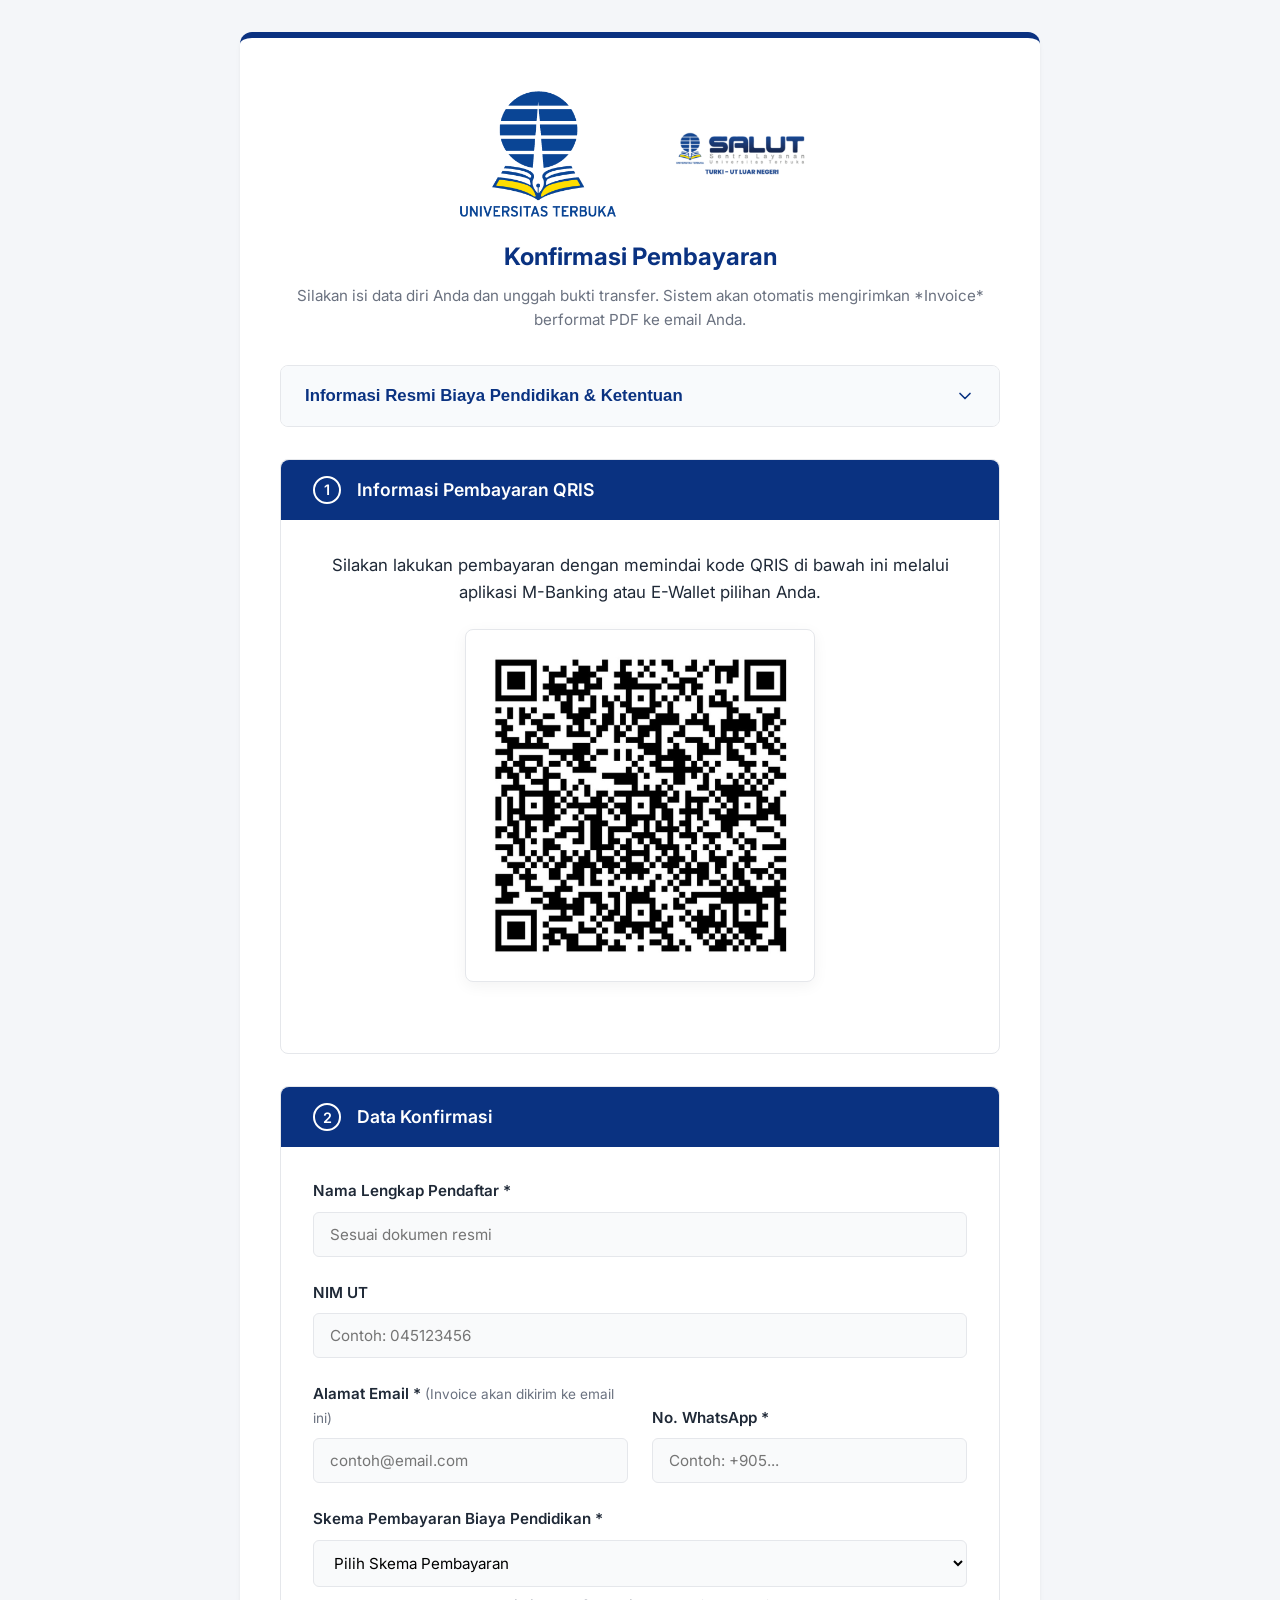
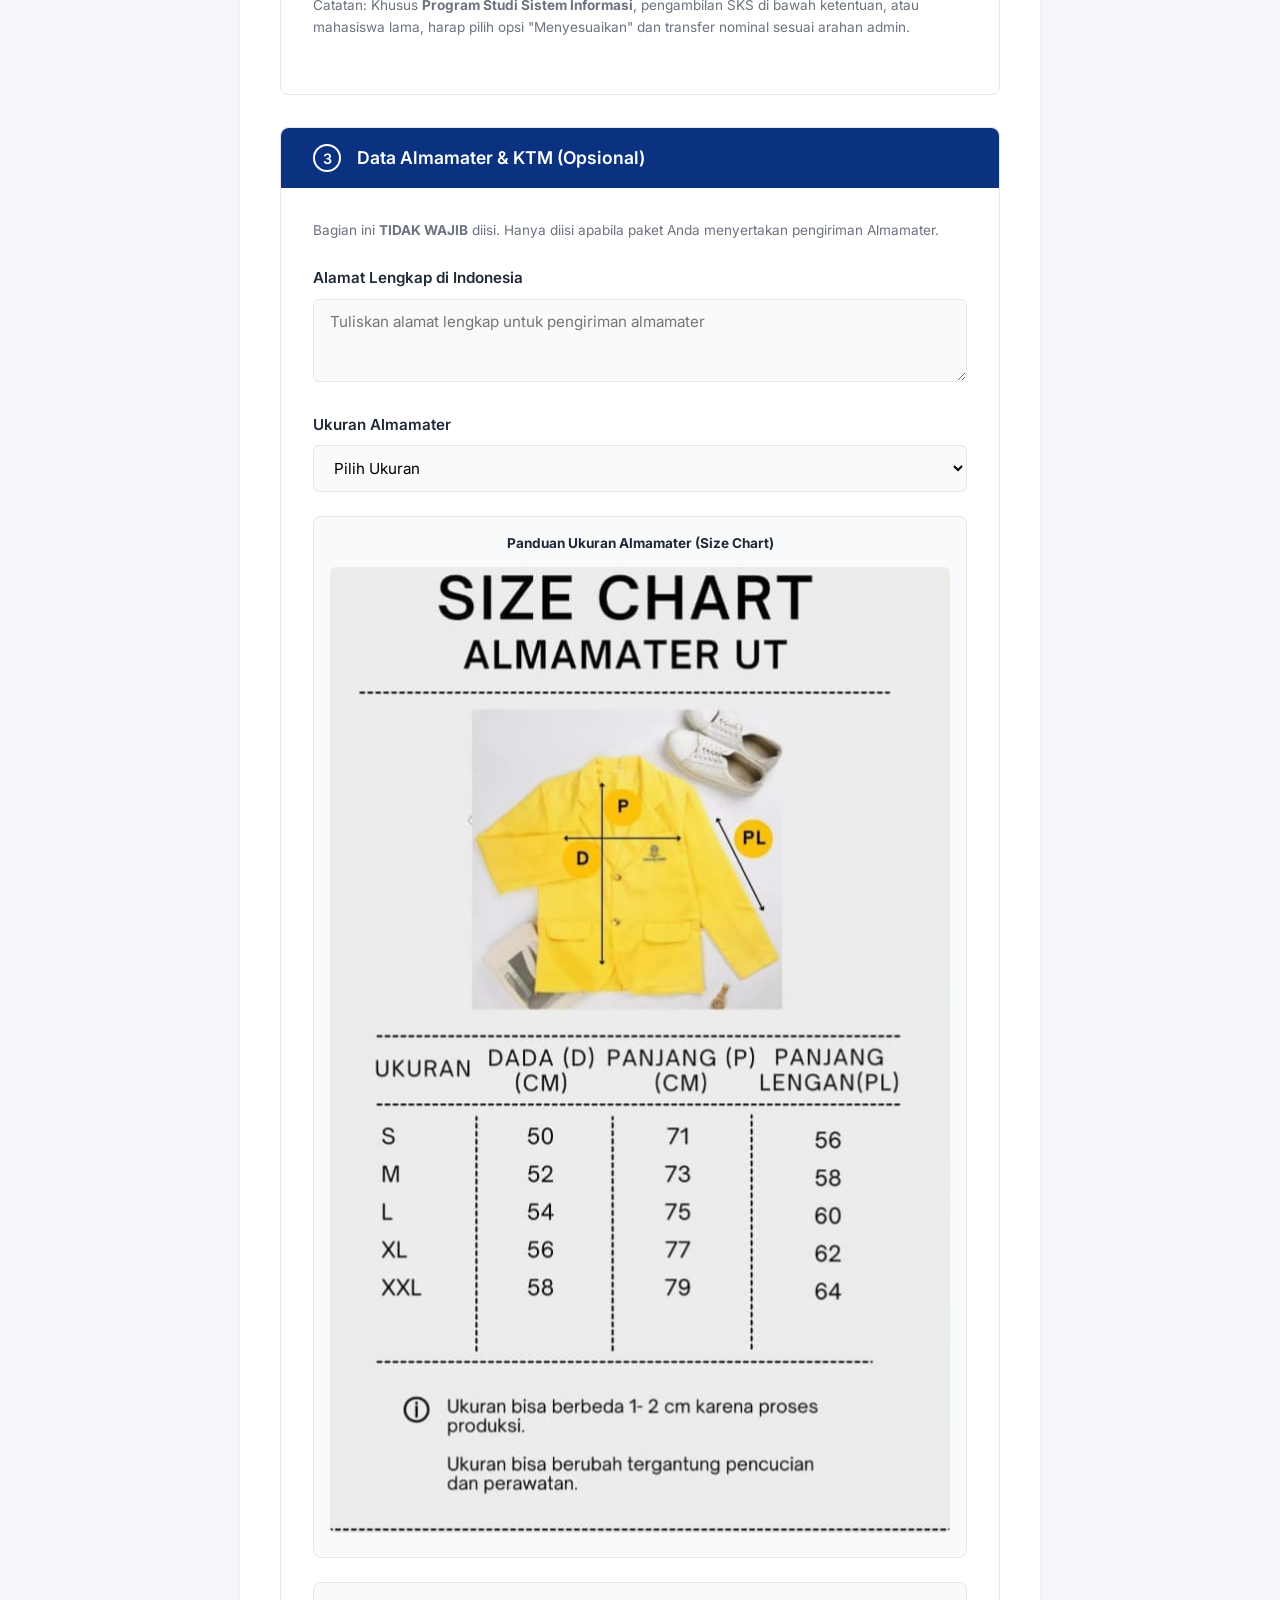
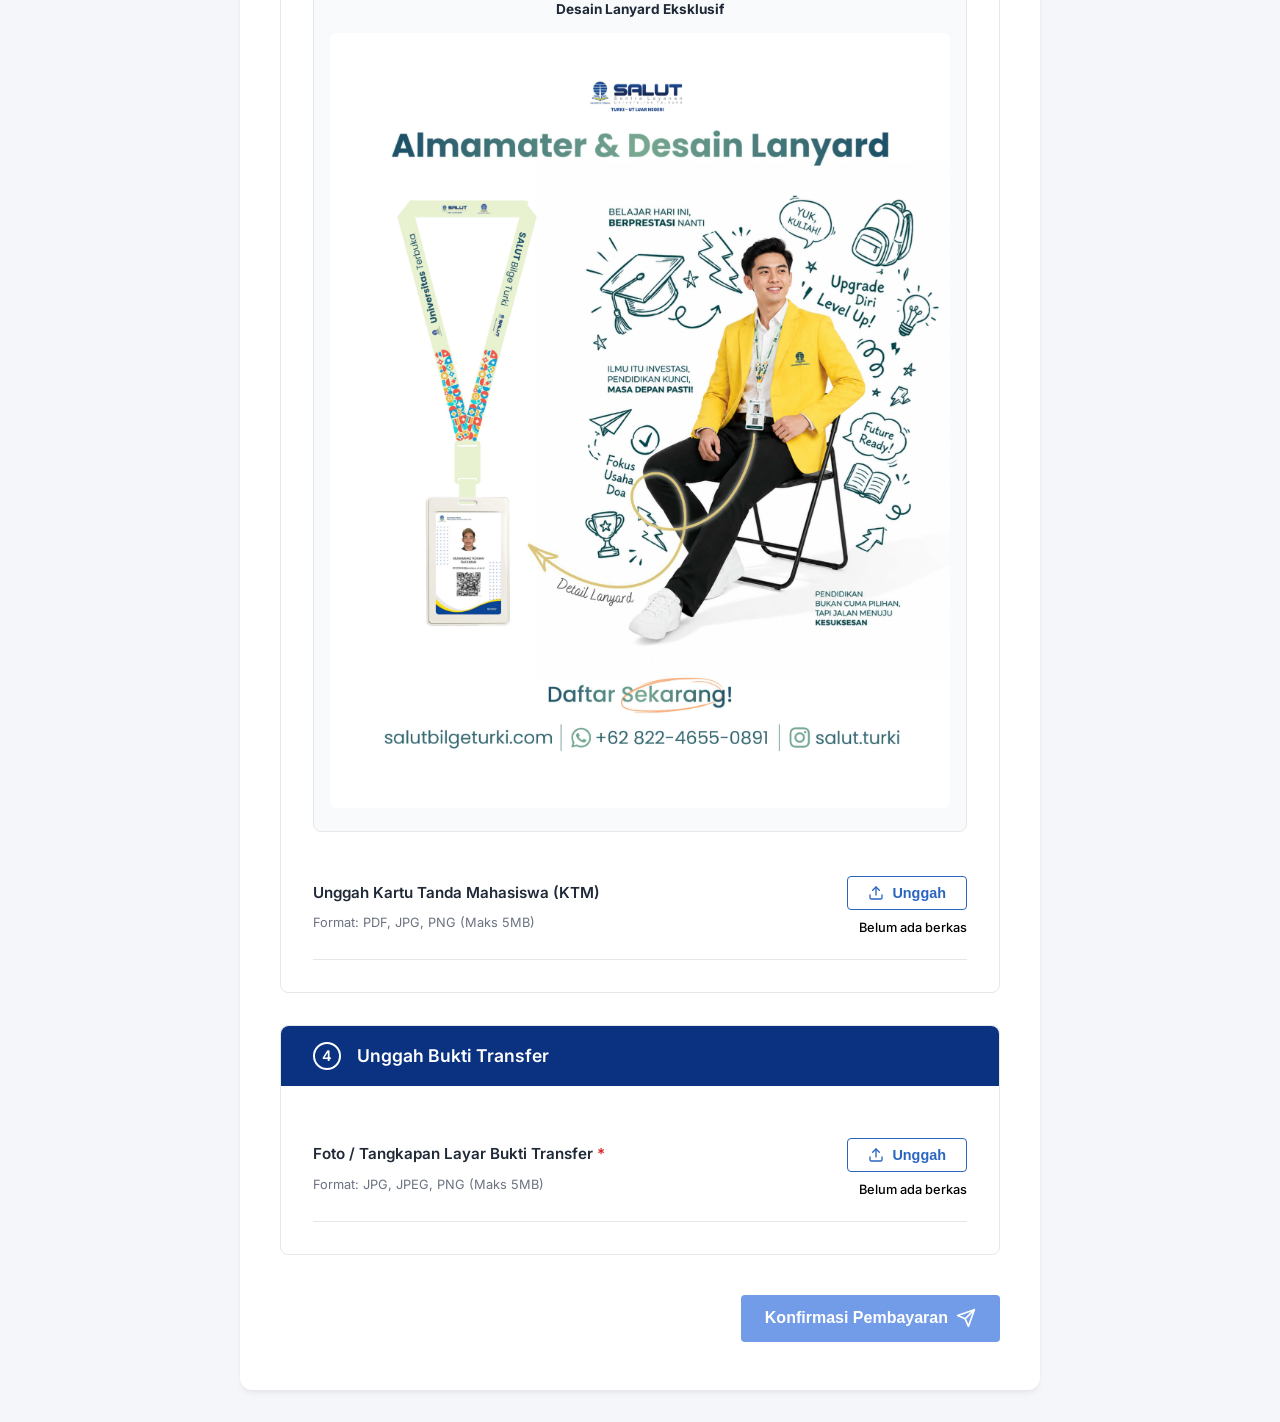
==== commit 51eb7d57: "Add files via upload" ====
--- a/pembayaran/index.html
+++ b/pembayaran/index.html
@@ -1,4 +1,4 @@
-<!DOCTYPE html>
+﻿<!DOCTYPE html>
 <html lang="id">
 <head>
     <meta charset="UTF-8">
@@ -23,40 +23,61 @@
         <!-- Informasi Akademik (Accordion) -->
         <div class="info-accordion">
             <button class="accordion-btn" type="button" id="infoAccordionBtn">
-                <span>📚 Informasi Resmi Biaya Pendidikan & Ketentuan</span>
+                <span> Informasi Resmi Biaya Pendidikan & Ketentuan</span>
                 <svg class="chevron" xmlns="http://www.w3.org/2000/svg" width="20" height="20" viewBox="0 0 24 24" fill="none" stroke="currentColor" stroke-width="2" stroke-linecap="round" stroke-linejoin="round"><polyline points="6 9 12 15 18 9"></polyline></svg>
             </button>
             <div class="accordion-content" id="infoAccordionContent">
-                <div class="accordion-inner">
-                    <h3>Skema I: Pembayaran Biaya Sentra Layanan Universitas Terbuka per Semester</h3>
-                    <p><strong>Semester 1: Rp3.429.000</strong><br>
-                    Sudah termasuk: Biaya pendaftaran dan materai, Biaya Sentra Layanan Universitas Terbuka, Biaya pendidikan (20 SKS), dan Perlengkapan Mahasiswa (Student Kit).</p>
-                    <p><strong>Semester 2: Rp2.729.000</strong><br>
-                    Sudah termasuk: Biaya Sentra Layanan Universitas Terbuka, Biaya pendidikan (20 SKS).</p>
-                    <p><strong>Mulai Semester 3: Rp3.329.000 per semester</strong><br>
-                    Sudah termasuk: Biaya Sentra Layanan Universitas Terbuka, Biaya pendidikan (24 SKS).</p>
-                    
-                    <hr>
-
-                    <h3>Skema II: Pembayaran Biaya Sentra Layanan Sekali hingga Lulus</h3>
-                    <p>Mahasiswa dapat melunasi Biaya Sentra Layanan Universitas Terbuka satu kali pada awal masa studi, sehingga pada semester berikutnya hanya membayar biaya pendidikan saja.</p>
-                    <p><strong>Biaya Sentra Layanan hingga lulus: Rp3.889.000</strong> (dibayarkan satu kali di awal).</p>
-                    <p><strong>Biaya Pendidikan (Dibayar setiap semester):</strong><br>
-                    - Semester 1 (20 SKS): Rp2.410.000<br>
-                    - Semester 2 (20 SKS): Rp2.410.000<br>
-                    - Mulai Semester 3 (24 SKS): Rp2.890.000 per semester</p>
-                    <p class="help-text" style="font-size: 0.85rem; margin-top: -0.5rem; color: #4B5563;"><em>* Nominal Biaya Pendidikan Skema II telah termasuk biaya administrasi transaksi pembayaran melalui QRIS.</em></p>
-
-                    <hr>
-
-                    <h3>Ketentuan Tambahan & Perlengkapan Mahasiswa</h3>
-                    <ul>
-                        <li><strong>Khusus Prodi Sistem Informasi:</strong> Biaya pendidikan mengikuti tarif Rp250.000 per SKS.</li>
-                        <li>Perlengkapan Mahasiswa (Student Kit: Almamater, KTM, Lanyard) dikirimkan <strong>satu kali</strong> ke alamat di Indonesia. Ongkos kirim menjadi tanggung jawab mahasiswa.</li>
-                        <li>Biaya pendidikan belum termasuk mata kuliah ulang/remedial (jika diperlukan).</li>
-                        <li>Informasi biaya dapat mengalami penyesuaian apabila terdapat kebijakan baru dari Universitas Terbuka.</li>
-                    </ul>
-                </div>
+                                    <div class="accordion-inner">
+                        <h3>Informasi Biaya Sentra Layanan Universitas Terbuka</h3>
+                        <p>Sentra Layanan Universitas Terbuka menyediakan pendampingan akademik dan administrasi mahasiswa selama masa studi dengan skema pembayaran yang fleksibel dan terstruktur.</p>
+
+                        <hr>
+
+                        <h3>Skema Pembayaran Per Semester</h3>
+                        <p><strong>Semester 1 &mdash; Rp729.000</strong><br>
+                        Rp599.000 Biaya Sentra Layanan + Rp130.000 Biaya Admisi dan Materai.</p>
+                        
+                        <p><strong>Semester 2 &mdash; Rp599.000</strong><br>
+                        Biaya Sentra Layanan sebesar Rp599.000.</p>
+                        
+                        <p><strong>Semester 3 dan seterusnya &mdash; Rp449.000/semester</strong></p>
+
+                        <hr>
+
+                        <h3>Skema Layanan Hingga Lulus</h3>
+                        <p>Mahasiswa dapat melakukan pembayaran Biaya Sentra Layanan sekaligus untuk seluruh masa studi.</p>
+                        <p><strong>Biaya hingga lulus: Rp3.889.000</strong><br>
+                        Besaran pembayaran secara semesteran selama 8 semester adalah Rp4.341.000, sehingga skema hingga lulus memberikan besaran biaya khusus dengan selisih Rp452.000.</p>
+                        <p>Pembayaran dilakukan satu kali pada awal masa studi.</p>
+
+                        <hr>
+
+                        <h3>Biaya Pendidikan / UKT</h3>
+                        <p>Biaya Sentra Layanan belum termasuk UKT/Biaya Pendidikan Universitas Terbuka.</p>
+                        <p>UKT dibayarkan setiap semester berdasarkan jumlah SKS yang diregistrasikan:</p>
+                        <ul>
+                            <li><strong>Program Studi umum:</strong> Rp120.000/SKS</li>
+                            <li><strong>Program Studi Sistem Informasi:</strong> Rp250.000/SKS</li>
+                        </ul>
+
+                        <hr>
+
+                        <h3>Student Kit</h3>
+                        <p>Student Kit terdiri atas Almamater, KTM, dan Lanyard, diberikan satu kali selama masa studi.</p>
+                        <ul>
+                            <li>Pembayaran secara semesteran &rarr; Student Kit dikirim pada <strong>Semester 2</strong>.</li>
+                            <li>Pembayaran awal Semester 2 sebesar Rp300.000 pada Semester 1 &rarr; Student Kit dapat dikirim pada <strong>Semester 1</strong>.</li>
+                            <li>Skema Layanan Hingga Lulus Rp3.889.000 &rarr; Student Kit dikirim pada <strong>Semester 1</strong>.</li>
+                        </ul>
+                        <p>Pengiriman dilakukan ke alamat di Indonesia dan biaya pengiriman menjadi tanggung jawab penerima.</p>
+
+                        <hr>
+
+                        <h3>Layanan Pendampingan</h3>
+                        <p>Biaya Sentra Layanan mencakup pendampingan akademik dan administrasi, informasi kegiatan perkuliahan, pengingat agenda akademik, pendampingan registrasi, serta konsultasi dan bantuan administratif selama masa studi.</p>
+                        
+                        <p class="help-text" style="font-size: 0.85rem; margin-top: 1rem; color: #4B5563;"><em><strong>Catatan:</strong> Biaya pendidikan belum termasuk mata kuliah ulang/remedial apabila diperlukan. Besaran biaya dan ketentuan layanan dapat disesuaikan dengan kebijakan Universitas Terbuka yang berlaku.</em></p>
+                    </div>
             </div>
         </div>
 
@@ -110,14 +131,14 @@
                     <select id="layanan" name="layanan" required>
                         <option value="" disabled selected>Pilih Skema Pembayaran</option>
                         <optgroup label="SKEMA I (Pembayaran per Semester)">
-                            <option value="Skema I: Semester 1 - IDR 3.429.000">Semester 1 — Rp3.429.000</option>
-                            <option value="Skema I: Semester 2 - IDR 2.729.000">Semester 2 — Rp2.729.000</option>
-                            <option value="Skema I: Mulai Semester 3 - IDR 3.329.000">Mulai Semester 3 — Rp3.329.000</option>
+                            <option value="Skema I: Semester 1 - IDR 3.429.000">Semester 1 â€” Rp3.429.000</option>
+                            <option value="Skema I: Semester 2 - IDR 2.729.000">Semester 2 â€” Rp2.729.000</option>
+                            <option value="Skema I: Mulai Semester 3 - IDR 3.329.000">Mulai Semester 3 â€” Rp3.329.000</option>
                         </optgroup>
                         <optgroup label="SKEMA II (Biaya Layanan Sekali hingga Lulus)">
-                            <option value="Skema II: Pelunasan Layanan Awal - IDR 3.889.000">Pelunasan Layanan Awal — Rp3.889.000</option>
-                            <option value="Skema II: Biaya Pendidikan Sem 1/2 - IDR 2.410.000">Biaya Pendidikan (Sem 1 atau 2) — Rp2.410.000</option>
-                            <option value="Skema II: Biaya Pendidikan Sem 3+ - IDR 2.890.000">Biaya Pendidikan (Mulai Sem 3) — Rp2.890.000</option>
+                            <option value="Skema II: Pelunasan Layanan Awal - IDR 3.889.000">Pelunasan Layanan Awal â€” Rp3.889.000</option>
+                            <option value="Skema II: Biaya Pendidikan Sem 1/2 - IDR 2.410.000">Biaya Pendidikan (Sem 1 atau 2) â€” Rp2.410.000</option>
+                            <option value="Skema II: Biaya Pendidikan Sem 3+ - IDR 2.890.000">Biaya Pendidikan (Mulai Sem 3) â€” Rp2.890.000</option>
                         </optgroup>
                         <optgroup label="Lainnya">
                             <option value="Mahasiswa Lama / Prodi SI - Menyesuaikan">Mahasiswa Lama / Prodi SI (Sesuai Arahan Admin)</option>
@@ -234,3 +255,5 @@
     <script src="script.js"></script>
 </body>
 </html>
+
+
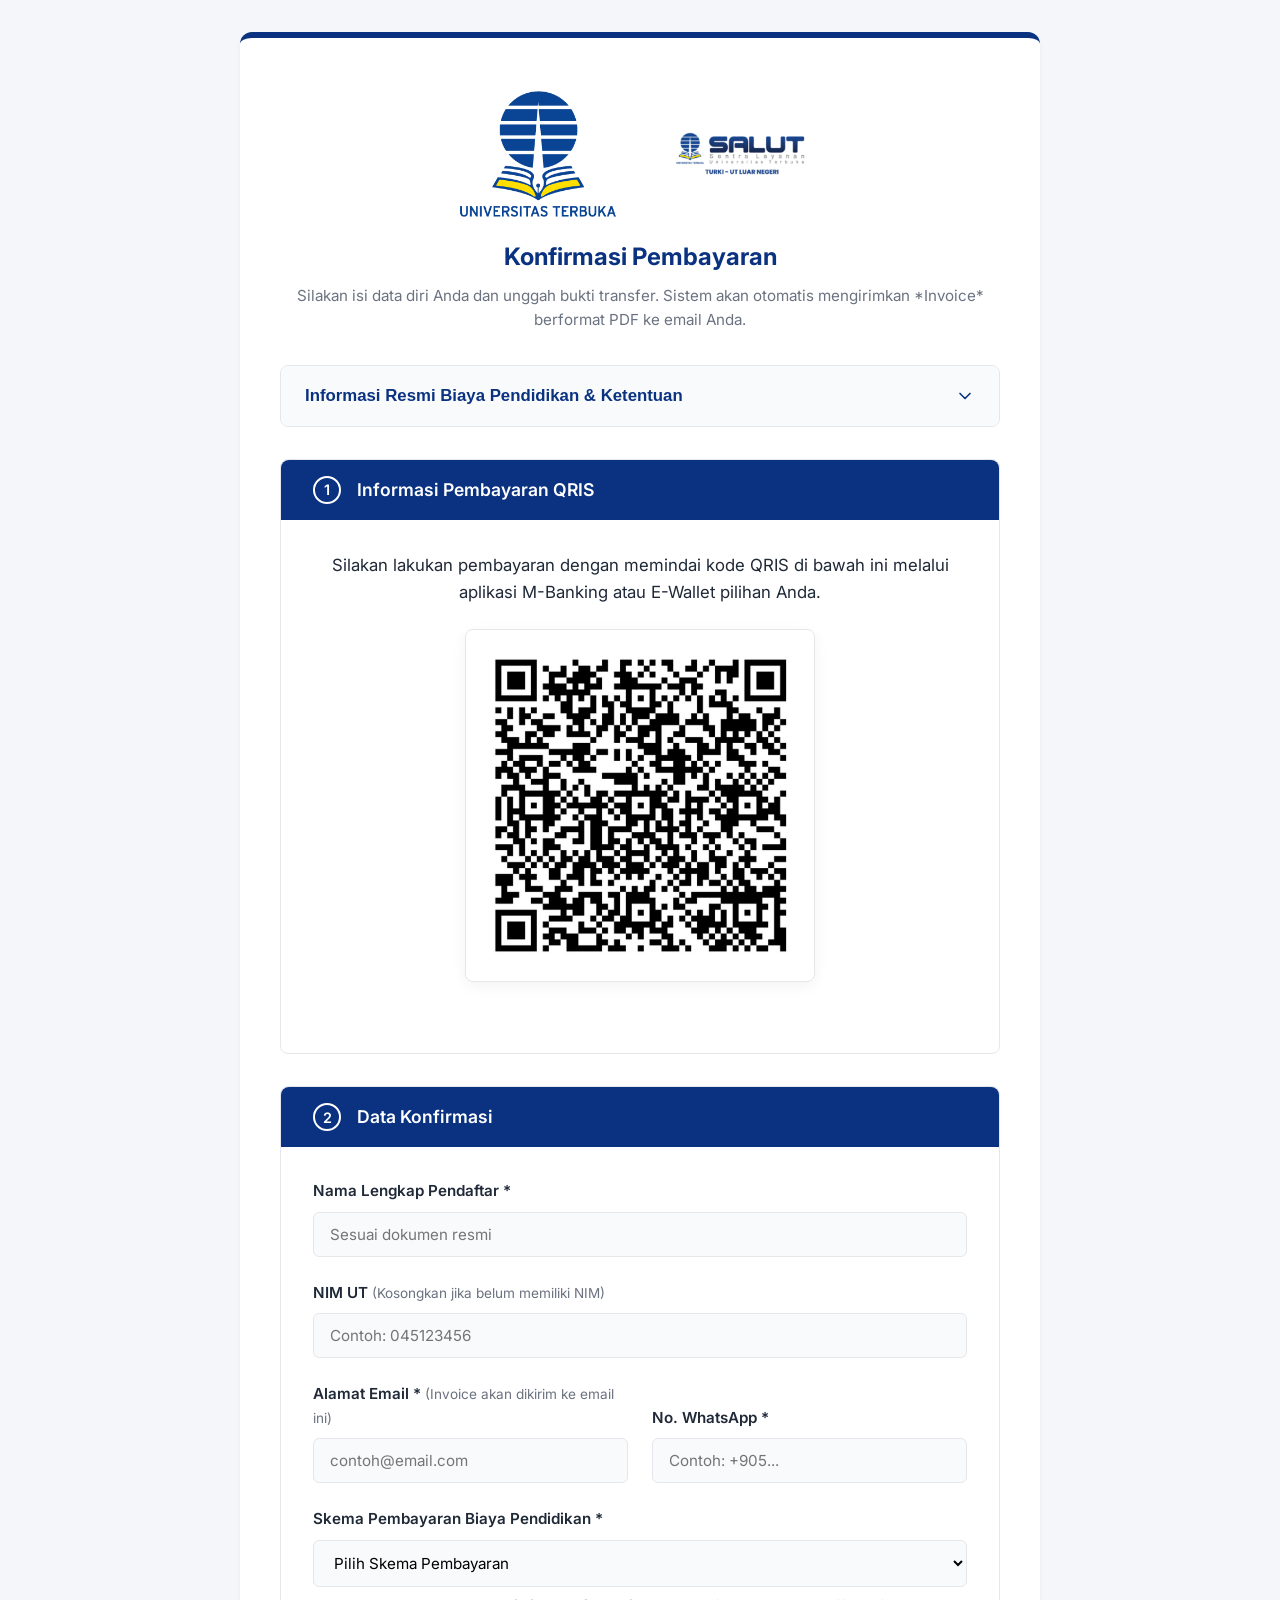
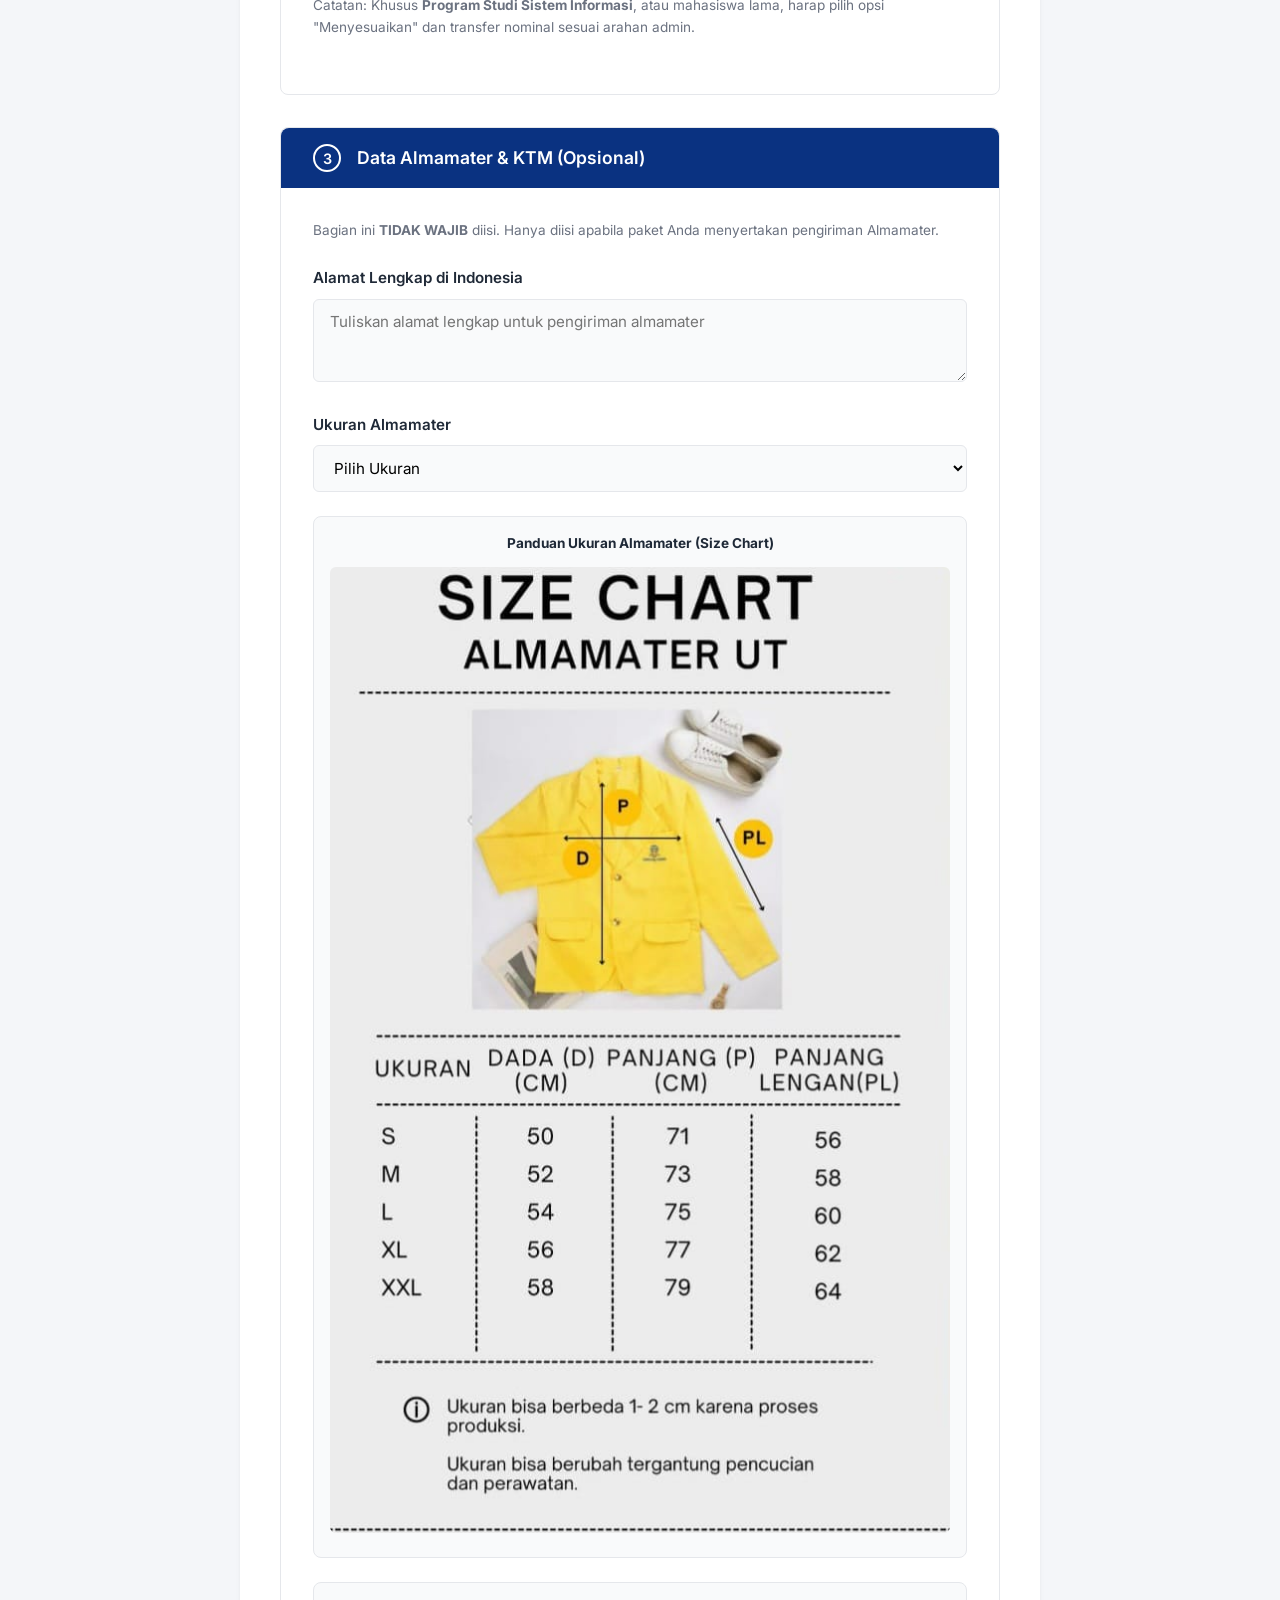
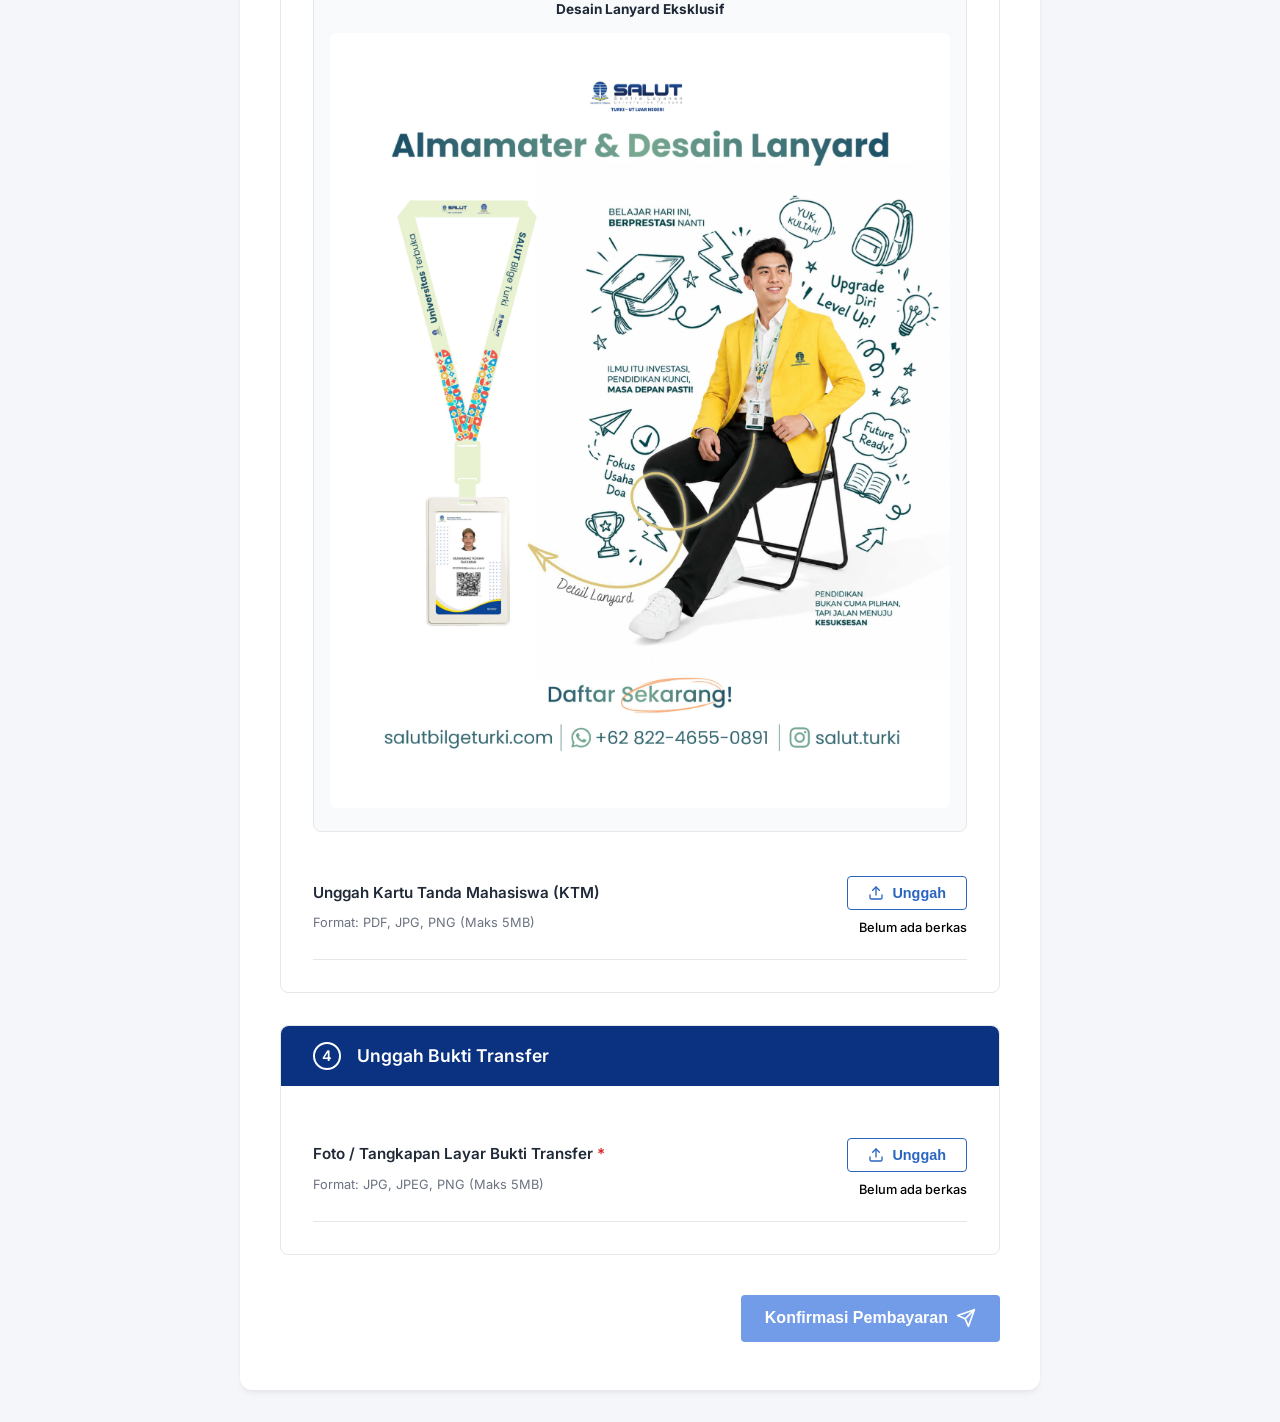
==== commit d809cc76: "Add files via upload" ====
--- a/pembayaran/index.html
+++ b/pembayaran/index.html
@@ -28,8 +28,8 @@
             </button>
             <div class="accordion-content" id="infoAccordionContent">
                                     <div class="accordion-inner">
-                        <h3>Informasi Biaya Sentra Layanan Universitas Terbuka</h3>
-                        <p>Sentra Layanan Universitas Terbuka menyediakan pendampingan akademik dan administrasi mahasiswa selama masa studi dengan skema pembayaran yang fleksibel dan terstruktur.</p>
+                        <h3>Informasi Biaya Sentra Layanan Universitas Terbuka Turki</h3>
+                        <p>Sentra Layanan Universitas Terbuka Turki menyediakan pendampingan akademik dan administrasi mahasiswa selama masa studi dengan skema pembayaran yang fleksibel dan terstruktur.</p>
 
                         <hr>
 
@@ -111,7 +111,7 @@
                 </div>
 
                 <div class="input-group">
-                    <label for="nimUT">NIM UT</label>
+                    <label for="nimUT">NIM UT <span class="help-text">(Kosongkan jika belum memiliki NIM)</span></label>
                     <input type="text" id="nimUT" name="nimUT" placeholder="Contoh: 045123456">
                 </div>
 
@@ -127,24 +127,22 @@
                 </div>
 
                 <div class="input-group">
-                    <label for="layanan">Skema Pembayaran Biaya Pendidikan *</label>
+                                        <label for="layanan">Skema Pembayaran Biaya Pendidikan *</label>
                     <select id="layanan" name="layanan" required>
                         <option value="" disabled selected>Pilih Skema Pembayaran</option>
-                        <optgroup label="SKEMA I (Pembayaran per Semester)">
-                            <option value="Skema I: Semester 1 - IDR 3.429.000">Semester 1 â€” Rp3.429.000</option>
-                            <option value="Skema I: Semester 2 - IDR 2.729.000">Semester 2 â€” Rp2.729.000</option>
-                            <option value="Skema I: Mulai Semester 3 - IDR 3.329.000">Mulai Semester 3 â€” Rp3.329.000</option>
+                        <optgroup label="Skema Pembayaran Per Semester">
+                            <option value="Semester 1 - Rp729.000">Semester 1 &mdash; Rp729.000</option>
+                            <option value="Semester 2 - Rp599.000">Semester 2 &mdash; Rp599.000</option>
+                            <option value="Semester 3 dan seterusnya - Rp449.000">Semester 3 dan seterusnya &mdash; Rp449.000</option>
                         </optgroup>
-                        <optgroup label="SKEMA II (Biaya Layanan Sekali hingga Lulus)">
-                            <option value="Skema II: Pelunasan Layanan Awal - IDR 3.889.000">Pelunasan Layanan Awal â€” Rp3.889.000</option>
-                            <option value="Skema II: Biaya Pendidikan Sem 1/2 - IDR 2.410.000">Biaya Pendidikan (Sem 1 atau 2) â€” Rp2.410.000</option>
-                            <option value="Skema II: Biaya Pendidikan Sem 3+ - IDR 2.890.000">Biaya Pendidikan (Mulai Sem 3) â€” Rp2.890.000</option>
+                        <optgroup label="Skema Layanan Hingga Lulus">
+                            <option value="Biaya hingga lulus - Rp3.889.000">Biaya hingga lulus &mdash; Rp3.889.000</option>
                         </optgroup>
                         <optgroup label="Lainnya">
                             <option value="Mahasiswa Lama / Prodi SI - Menyesuaikan">Mahasiswa Lama / Prodi SI (Sesuai Arahan Admin)</option>
                         </optgroup>
                     </select>
-                    <p class="help-text" style="margin-top: 0.5rem;">Catatan: Khusus <strong>Program Studi Sistem Informasi</strong>, pengambilan SKS di bawah ketentuan, atau mahasiswa lama, harap pilih opsi "Menyesuaikan" dan transfer nominal sesuai arahan admin.</p>
+                    <p class="help-text" style="margin-top: 0.5rem;">Catatan: Khusus <strong>Program Studi Sistem Informasi</strong>, atau mahasiswa lama, harap pilih opsi "Menyesuaikan" dan transfer nominal sesuai arahan admin.</p>
                 </div>
             </section>
             
@@ -257,3 +255,5 @@
 </html>
 
 
+
+
